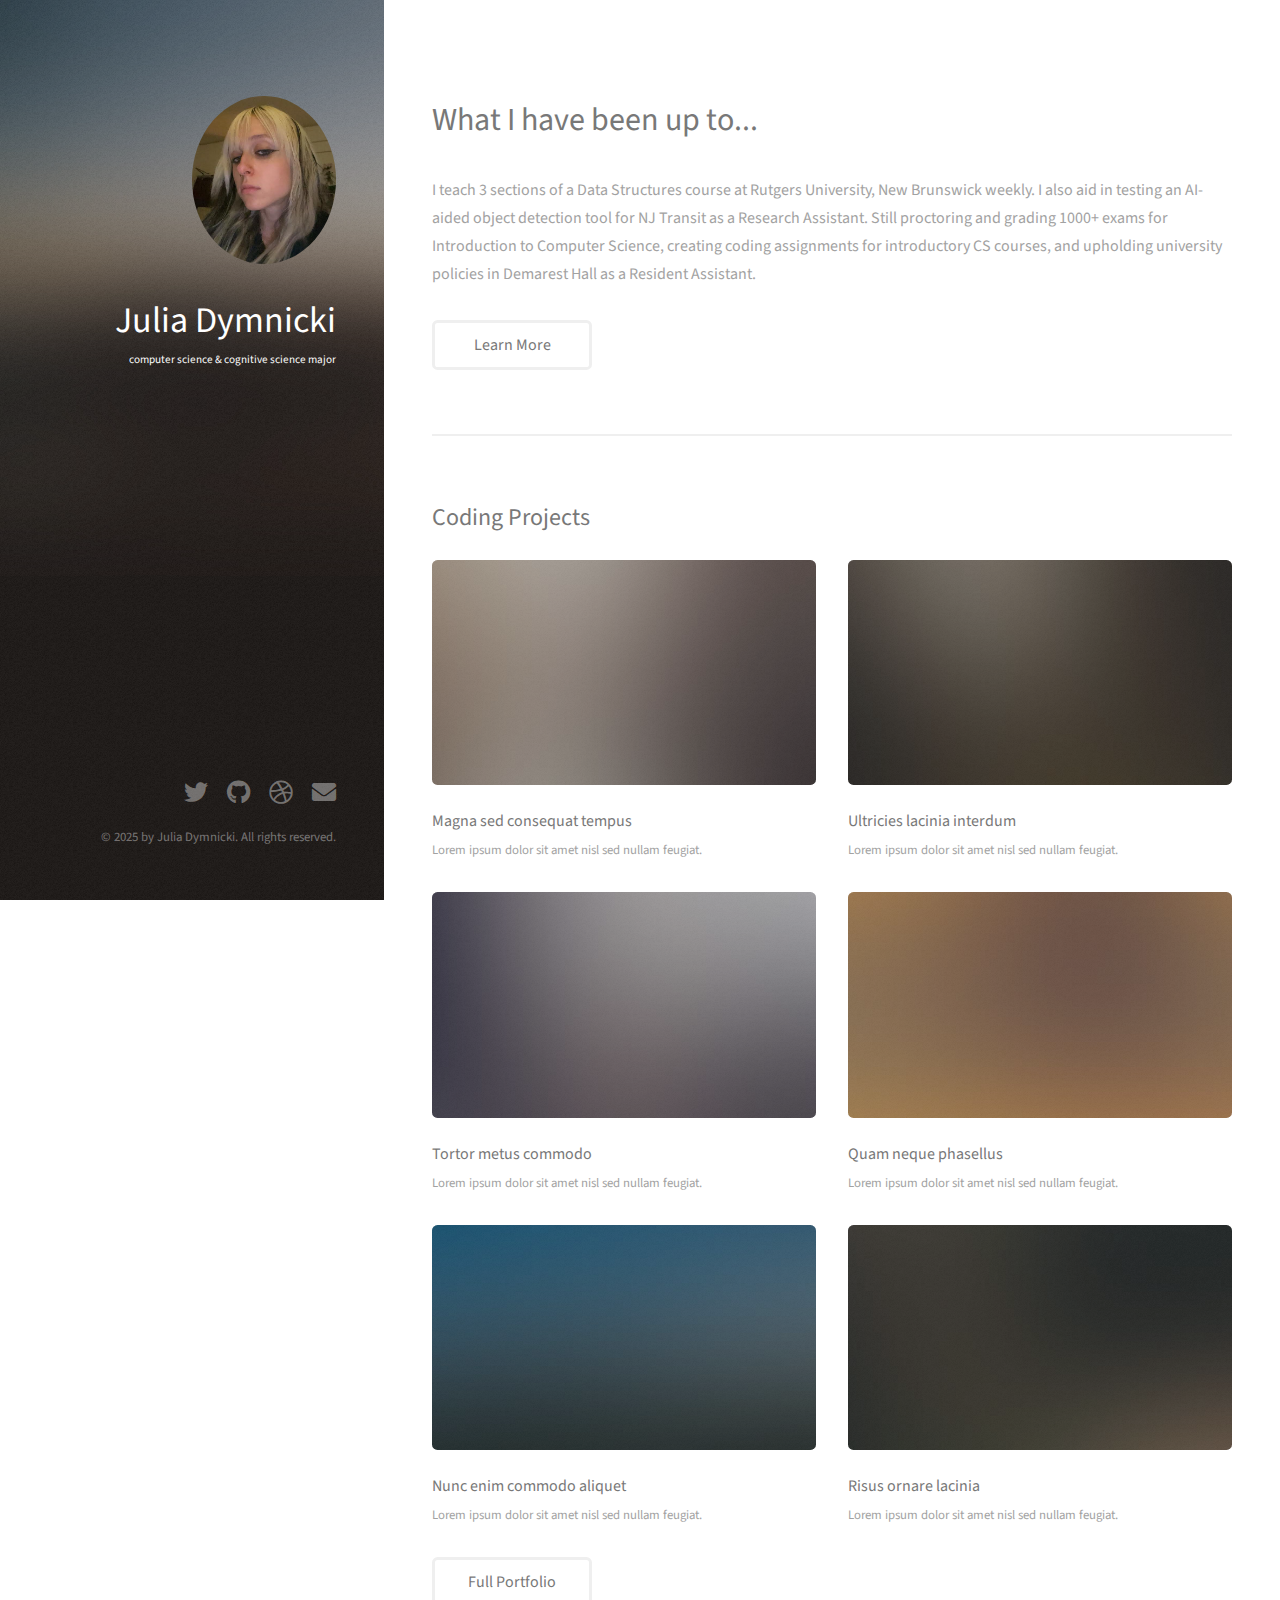
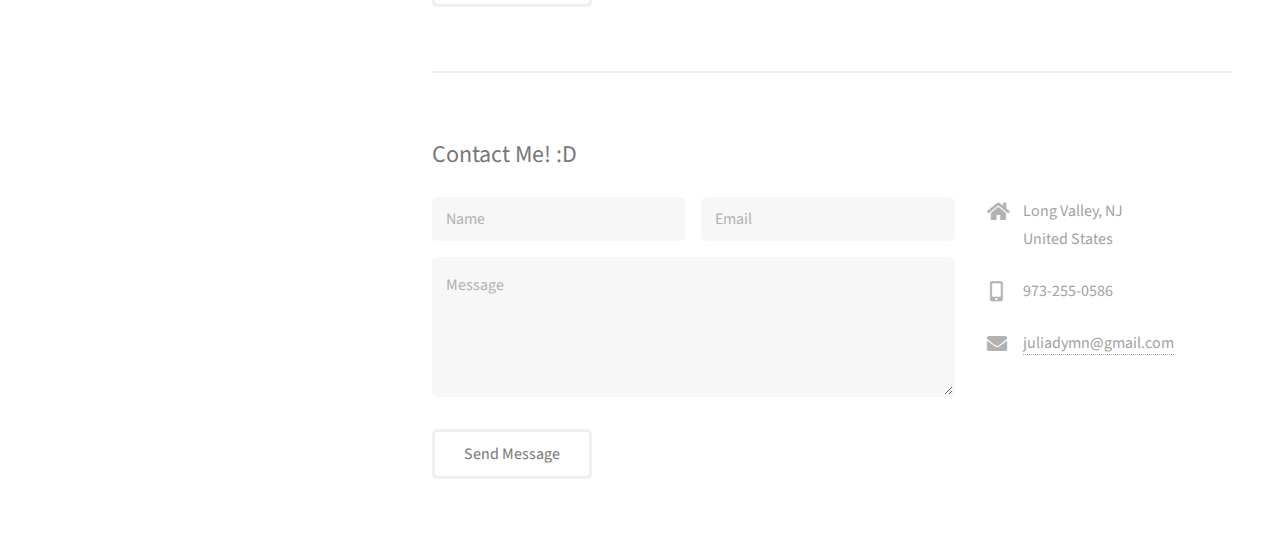
==== index.html @ 80678034 "Add files via upload" ====
<!DOCTYPE HTML>

<html>
	<head>
		<title>Julia Dymnicki</title>
		<meta charset="utf-8" />
		<meta name="viewport" content="width=device-width, initial-scale=1, user-scalable=no" />
		<link rel="stylesheet" href="assets/css/main.css" />
	</head>
	<body class="is-preload">

		<!-- Header -->
			<header id="header">
				<div class="inner">
					<a href="#" class="image avatar"><img src="images/avatar.jpg" alt="" /></a>
					<h1><strong>Julia Dymnicki</strong></h1>
					<h6> computer science & cognitive science major </h6>
					
				</div>
			</header>

		<!-- Main -->
			<div id="main">

				<!-- One -->
					<section id="one">
						<header class="major">
							<h2> What I have been up to...</h2>
						</header>
						<p>I teach 3 sections of a Data Structures course at Rutgers University, New Brunswick weekly.  I also aid in testing an AI-aided object detection tool for NJ Transit as a Research Assistant.  Still proctoring and grading 1000+ exams for Introduction to Computer Science, creating coding assignments for introductory CS courses, and upholding university policies in Demarest Hall as a Resident Assistant.</p>
						<ul class="actions">
							<li><a href="#" class="button">Learn More</a></li>
						</ul>
					</section>

				<!-- Two -->
					<section id="two">
						<h2>Coding Projects</h2>
						<div class="row">
							<article class="col-6 col-12-xsmall work-item">
								<a href="images/fulls/01.jpg" class="image fit thumb"><img src="images/thumbs/01.jpg" alt="" /></a>
								<h3>Magna sed consequat tempus</h3>
								<p>Lorem ipsum dolor sit amet nisl sed nullam feugiat.</p>
							</article>
							<article class="col-6 col-12-xsmall work-item">
								<a href="images/fulls/02.jpg" class="image fit thumb"><img src="images/thumbs/02.jpg" alt="" /></a>
								<h3>Ultricies lacinia interdum</h3>
								<p>Lorem ipsum dolor sit amet nisl sed nullam feugiat.</p>
							</article>
							<article class="col-6 col-12-xsmall work-item">
								<a href="images/fulls/03.jpg" class="image fit thumb"><img src="images/thumbs/03.jpg" alt="" /></a>
								<h3>Tortor metus commodo</h3>
								<p>Lorem ipsum dolor sit amet nisl sed nullam feugiat.</p>
							</article>
							<article class="col-6 col-12-xsmall work-item">
								<a href="images/fulls/04.jpg" class="image fit thumb"><img src="images/thumbs/04.jpg" alt="" /></a>
								<h3>Quam neque phasellus</h3>
								<p>Lorem ipsum dolor sit amet nisl sed nullam feugiat.</p>
							</article>
							<article class="col-6 col-12-xsmall work-item">
								<a href="images/fulls/05.jpg" class="image fit thumb"><img src="images/thumbs/05.jpg" alt="" /></a>
								<h3>Nunc enim commodo aliquet</h3>
								<p>Lorem ipsum dolor sit amet nisl sed nullam feugiat.</p>
							</article>
							<article class="col-6 col-12-xsmall work-item">
								<a href="images/fulls/06.jpg" class="image fit thumb"><img src="images/thumbs/06.jpg" alt="" /></a>
								<h3>Risus ornare lacinia</h3>
								<p>Lorem ipsum dolor sit amet nisl sed nullam feugiat.</p>
							</article>
						</div>
						<ul class="actions">
							<li><a href="#" class="button">Full Portfolio</a></li>
						</ul>
					</section>

				<!-- Three -->
					<section id="three">
						<h2>Contact Me! :D</h2>
	
						<div class="row">
							<div class="col-8 col-12-small">
								<form method="post" action="#">
									<div class="row gtr-uniform gtr-50">
										<div class="col-6 col-12-xsmall"><input type="text" name="name" id="name" placeholder="Name" /></div>
										<div class="col-6 col-12-xsmall"><input type="email" name="email" id="email" placeholder="Email" /></div>
										<div class="col-12"><textarea name="message" id="message" placeholder="Message" rows="4"></textarea></div>
									</div>
								</form>
								<ul class="actions">
									<li><input type="submit" value="Send Message" /></li>
								</ul>
							</div>
							<div class="col-4 col-12-small">
								<ul class="labeled-icons">
									<li>
										<h3 class="icon solid fa-home"><span class="label">Address</span></h3>
										
										Long Valley, NJ<br />
										United States
									</li>
									<li>
										<h3 class="icon solid fa-mobile-alt"><span class="label">Phone</span></h3>
										973-255-0586
									</li>
									<li>
										<h3 class="icon solid fa-envelope"><span class="label">Email</span></h3>
										<a href="#">juliadymn@gmail.com</a>
									</li>
								</ul>
							</div>
						</div>
					</section>

				<!-- Four -->
				<!--
					<section id="four">
						<h2>Elements</h2>

						<section>
							<h4>Text</h4>
							<p>This is <b>bold</b> and this is <strong>strong</strong>. This is <i>italic</i> and this is <em>emphasized</em>.
							This is <sup>superscript</sup> text and this is <sub>subscript</sub> text.
							This is <u>underlined</u> and this is code: <code>for (;;) { ... }</code>. Finally, <a href="#">this is a link</a>.</p>
							<hr />
							<header>
								<h4>Heading with a Subtitle</h4>
								<p>Lorem ipsum dolor sit amet nullam id egestas urna aliquam</p>
							</header>
							<p>Nunc lacinia ante nunc ac lobortis. Interdum adipiscing gravida odio porttitor sem non mi integer non faucibus ornare mi ut ante amet placerat aliquet. Volutpat eu sed ante lacinia sapien lorem accumsan varius montes viverra nibh in adipiscing blandit tempus accumsan.</p>
							<header>
								<h5>Heading with a Subtitle</h5>
								<p>Lorem ipsum dolor sit amet nullam id egestas urna aliquam</p>
							</header>
							<p>Nunc lacinia ante nunc ac lobortis. Interdum adipiscing gravida odio porttitor sem non mi integer non faucibus ornare mi ut ante amet placerat aliquet. Volutpat eu sed ante lacinia sapien lorem accumsan varius montes viverra nibh in adipiscing blandit tempus accumsan.</p>
							<hr />
							<h2>Heading Level 2</h2>
							<h3>Heading Level 3</h3>
							<h4>Heading Level 4</h4>
							<h5>Heading Level 5</h5>
							<h6>Heading Level 6</h6>
							<hr />
							<h5>Blockquote</h5>
							<blockquote>Fringilla nisl. Donec accumsan interdum nisi, quis tincidunt felis sagittis eget tempus euismod. Vestibulum ante ipsum primis in faucibus vestibulum. Blandit adipiscing eu felis iaculis volutpat ac adipiscing accumsan faucibus. Vestibulum ante ipsum primis in faucibus lorem ipsum dolor sit amet nullam adipiscing eu felis.</blockquote>
							<h5>Preformatted</h5>
							<pre><code>i = 0;

while (!deck.isInOrder()) {
print 'Iteration ' + i;
deck.shuffle();
i++;
}

print 'It took ' + i + ' iterations to sort the deck.';</code></pre>
						</section>

						<section>
							<h4>Lists</h4>
							<div class="row">
								<div class="col-6 col-12-xsmall">
									<h5>Unordered</h5>
									<ul>
										<li>Dolor pulvinar etiam magna etiam.</li>
										<li>Sagittis adipiscing lorem eleifend.</li>
										<li>Felis enim feugiat dolore viverra.</li>
									</ul>
									<h5>Alternate</h5>
									<ul class="alt">
										<li>Dolor pulvinar etiam magna etiam.</li>
										<li>Sagittis adipiscing lorem eleifend.</li>
										<li>Felis enim feugiat dolore viverra.</li>
									</ul>
								</div>
								<div class="col-6 col-12-xsmall">
									<h5>Ordered</h5>
									<ol>
										<li>Dolor pulvinar etiam magna etiam.</li>
										<li>Etiam vel felis at lorem sed viverra.</li>
										<li>Felis enim feugiat dolore viverra.</li>
										<li>Dolor pulvinar etiam magna etiam.</li>
										<li>Etiam vel felis at lorem sed viverra.</li>
										<li>Felis enim feugiat dolore viverra.</li>
									</ol>
									<h5>Icons</h5>
									<ul class="icons">
										<li><a href="#" class="icon brands fa-twitter"><span class="label">Twitter</span></a></li>
										<li><a href="#" class="icon brands fa-facebook-f"><span class="label">Facebook</span></a></li>
										<li><a href="#" class="icon brands fa-instagram"><span class="label">Instagram</span></a></li>
										<li><a href="#" class="icon brands fa-github"><span class="label">Github</span></a></li>
										<li><a href="#" class="icon brands fa-dribbble"><span class="label">Dribbble</span></a></li>
										<li><a href="#" class="icon brands fa-tumblr"><span class="label">Tumblr</span></a></li>
									</ul>
								</div>
							</div>
							<h5>Actions</h5>
							<ul class="actions">
								<li><a href="#" class="button primary">Default</a></li>
								<li><a href="#" class="button">Default</a></li>
							</ul>
							<ul class="actions small">
								<li><a href="#" class="button primary small">Small</a></li>
								<li><a href="#" class="button small">Small</a></li>
							</ul>
							<div class="row">
								<div class="col-6 col-12-small">
									<ul class="actions stacked">
										<li><a href="#" class="button primary">Default</a></li>
										<li><a href="#" class="button">Default</a></li>
									</ul>
								</div>
								<div class="col-6 col-12-small">
									<ul class="actions stacked">
										<li><a href="#" class="button primary small">Small</a></li>
										<li><a href="#" class="button small">Small</a></li>
									</ul>
								</div>
								<div class="col-6 col-12-small">
									<ul class="actions stacked">
										<li><a href="#" class="button primary fit">Default</a></li>
										<li><a href="#" class="button fit">Default</a></li>
									</ul>
								</div>
								<div class="col-6 col-12-small">
									<ul class="actions stacked">
										<li><a href="#" class="button primary small fit">Small</a></li>
										<li><a href="#" class="button small fit">Small</a></li>
									</ul>
								</div>
							</div>
						</section>

						<section>
							<h4>Table</h4>
							<h5>Default</h5>
							<div class="table-wrapper">
								<table>
									<thead>
										<tr>
											<th>Name</th>
											<th>Description</th>
											<th>Price</th>
										</tr>
									</thead>
									<tbody>
										<tr>
											<td>Item One</td>
											<td>Ante turpis integer aliquet porttitor.</td>
											<td>29.99</td>
										</tr>
										<tr>
											<td>Item Two</td>
											<td>Vis ac commodo adipiscing arcu aliquet.</td>
											<td>19.99</td>
										</tr>
										<tr>
											<td>Item Three</td>
											<td> Morbi faucibus arcu accumsan lorem.</td>
											<td>29.99</td>
										</tr>
										<tr>
											<td>Item Four</td>
											<td>Vitae integer tempus condimentum.</td>
											<td>19.99</td>
										</tr>
										<tr>
											<td>Item Five</td>
											<td>Ante turpis integer aliquet porttitor.</td>
											<td>29.99</td>
										</tr>
									</tbody>
									<tfoot>
										<tr>
											<td colspan="2"></td>
											<td>100.00</td>
										</tr>
									</tfoot>
								</table>
							</div>

							<h5>Alternate</h5>
							<div class="table-wrapper">
								<table class="alt">
									<thead>
										<tr>
											<th>Name</th>
											<th>Description</th>
											<th>Price</th>
										</tr>
									</thead>
									<tbody>
										<tr>
											<td>Item One</td>
											<td>Ante turpis integer aliquet porttitor.</td>
											<td>29.99</td>
										</tr>
										<tr>
											<td>Item Two</td>
											<td>Vis ac commodo adipiscing arcu aliquet.</td>
											<td>19.99</td>
										</tr>
										<tr>
											<td>Item Three</td>
											<td> Morbi faucibus arcu accumsan lorem.</td>
											<td>29.99</td>
										</tr>
										<tr>
											<td>Item Four</td>
											<td>Vitae integer tempus condimentum.</td>
											<td>19.99</td>
										</tr>
										<tr>
											<td>Item Five</td>
											<td>Ante turpis integer aliquet porttitor.</td>
											<td>29.99</td>
										</tr>
									</tbody>
									<tfoot>
										<tr>
											<td colspan="2"></td>
											<td>100.00</td>
										</tr>
									</tfoot>
								</table>
							</div>
						</section>

						<section>
							<h4>Buttons</h4>
							<ul class="actions">
								<li><a href="#" class="button primary">Primary</a></li>
								<li><a href="#" class="button">Default</a></li>
							</ul>
							<ul class="actions">
								<li><a href="#" class="button large">Large</a></li>
								<li><a href="#" class="button">Default</a></li>
								<li><a href="#" class="button small">Small</a></li>
							</ul>
							<ul class="actions fit">
								<li><a href="#" class="button primary fit">Fit</a></li>
								<li><a href="#" class="button fit">Fit</a></li>
							</ul>
							<ul class="actions fit small">
								<li><a href="#" class="button primary fit small">Fit + Small</a></li>
								<li><a href="#" class="button fit small">Fit + Small</a></li>
							</ul>
							<ul class="actions">
								<li><a href="#" class="button primary icon solid fa-download">Icon</a></li>
								<li><a href="#" class="button icon solid fa-download">Icon</a></li>
							</ul>
							<ul class="actions">
								<li><span class="button primary disabled">Primary</span></li>
								<li><span class="button disabled">Default</span></li>
							</ul>
						</section>

						<section>
							<h4>Form</h4>
							<form method="post" action="#">
								<div class="row gtr-uniform gtr-50">
									<div class="col-6 col-12-xsmall">
										<input type="text" name="demo-name" id="demo-name" value="" placeholder="Name" />
									</div>
									<div class="col-6 col-12-xsmall">
										<input type="email" name="demo-email" id="demo-email" value="" placeholder="Email" />
									</div>
									<div class="col-12">
										<select name="demo-category" id="demo-category">
											<option value="">- Category -</option>
											<option value="1">Manufacturing</option>
											<option value="1">Shipping</option>
											<option value="1">Administration</option>
											<option value="1">Human Resources</option>
										</select>
									</div>
									<div class="col-4 col-12-small">
										<input type="radio" id="demo-priority-low" name="demo-priority" checked>
										<label for="demo-priority-low">Low Priority</label>
									</div>
									<div class="col-4 col-12-small">
										<input type="radio" id="demo-priority-normal" name="demo-priority">
										<label for="demo-priority-normal">Normal Priority</label>
									</div>
									<div class="col-4 col-12-small">
										<input type="radio" id="demo-priority-high" name="demo-priority">
										<label for="demo-priority-high">High Priority</label>
									</div>
									<div class="col-6 col-12-small">
										<input type="checkbox" id="demo-copy" name="demo-copy">
										<label for="demo-copy">Email me a copy of this message</label>
									</div>
									<div class="col-6 col-12-small">
										<input type="checkbox" id="demo-human" name="demo-human" checked>
										<label for="demo-human">I am a human and not a robot</label>
									</div>
									<div class="col-12">
										<textarea name="demo-message" id="demo-message" placeholder="Enter your message" rows="6"></textarea>
									</div>
									<div class="col-12">
										<ul class="actions">
											<li><input type="submit" value="Send Message" class="primary" /></li>
											<li><input type="reset" value="Reset" /></li>
										</ul>
									</div>
								</div>
							</form>
						</section>

						<section>
							<h4>Image</h4>
							<h5>Fit</h5>
							<div class="box alt">
								<div class="row gtr-50 gtr-uniform">
									<div class="col-12"><span class="image fit"><img src="images/fulls/05.jpg" alt="" /></span></div>
									<div class="col-4"><span class="image fit"><img src="images/thumbs/01.jpg" alt="" /></span></div>
									<div class="col-4"><span class="image fit"><img src="images/thumbs/02.jpg" alt="" /></span></div>
									<div class="col-4"><span class="image fit"><img src="images/thumbs/03.jpg" alt="" /></span></div>
									<div class="col-4"><span class="image fit"><img src="images/thumbs/04.jpg" alt="" /></span></div>
									<div class="col-4"><span class="image fit"><img src="images/thumbs/05.jpg" alt="" /></span></div>
									<div class="col-4"><span class="image fit"><img src="images/thumbs/06.jpg" alt="" /></span></div>
									<div class="col-4"><span class="image fit"><img src="images/thumbs/03.jpg" alt="" /></span></div>
									<div class="col-4"><span class="image fit"><img src="images/thumbs/02.jpg" alt="" /></span></div>
									<div class="col-4"><span class="image fit"><img src="images/thumbs/01.jpg" alt="" /></span></div>
								</div>
							</div>
							<h5>Left &amp; Right</h5>
							<p><span class="image left"><img src="images/avatar.jpg" alt="" /></span>Fringilla nisl. Donec accumsan interdum nisi, quis tincidunt felis sagittis eget. tempus euismod. Vestibulum ante ipsum primis in faucibus vestibulum. Blandit adipiscing eu felis iaculis volutpat ac adipiscing accumsan eu faucibus. Integer ac pellentesque praesent tincidunt felis sagittis eget. tempus euismod. Vestibulum ante ipsum primis in faucibus vestibulum. Blandit adipiscing eu felis iaculis volutpat ac adipiscing accumsan eu faucibus. Integer ac pellentesque praesent. Donec accumsan interdum nisi, quis tincidunt felis sagittis eget. tempus euismod. Vestibulum ante ipsum primis in faucibus vestibulum. Blandit adipiscing eu felis iaculis volutpat ac adipiscing accumsan eu faucibus. Integer ac pellentesque praesent tincidunt felis sagittis eget. tempus euismod. Vestibulum ante ipsum primis in faucibus vestibulum. Blandit adipiscing eu felis iaculis volutpat ac adipiscing accumsan eu faucibus. Integer ac pellentesque praesent.</p>
							<p><span class="image right"><img src="images/avatar.jpg" alt="" /></span>Fringilla nisl. Donec accumsan interdum nisi, quis tincidunt felis sagittis eget. tempus euismod. Vestibulum ante ipsum primis in faucibus vestibulum. Blandit adipiscing eu felis iaculis volutpat ac adipiscing accumsan eu faucibus. Integer ac pellentesque praesent tincidunt felis sagittis eget. tempus euismod. Vestibulum ante ipsum primis in faucibus vestibulum. Blandit adipiscing eu felis iaculis volutpat ac adipiscing accumsan eu faucibus. Integer ac pellentesque praesent. Donec accumsan interdum nisi, quis tincidunt felis sagittis eget. tempus euismod. Vestibulum ante ipsum primis in faucibus vestibulum. Blandit adipiscing eu felis iaculis volutpat ac adipiscing accumsan eu faucibus. Integer ac pellentesque praesent tincidunt felis sagittis eget. tempus euismod. Vestibulum ante ipsum primis in faucibus vestibulum. Blandit adipiscing eu felis iaculis volutpat ac adipiscing accumsan eu faucibus. Integer ac pellentesque praesent.</p>
						</section>

					</section>
				-->

			</div>

		<!-- Footer -->
			<footer id="footer">
				<div class="inner">
					<ul class="icons">
						<li><a href="#" class="icon brands fa-twitter"><span class="label">Twitter</span></a></li>
						<li><a href="#" class="icon brands fa-github"><span class="label">Github</span></a></li>
						<li><a href="#" class="icon brands fa-dribbble"><span class="label">Dribbble</span></a></li>
						<li><a href="#" class="icon solid fa-envelope"><span class="label">Email</span></a></li>
					</ul>
					<ul class="copyright">
						<li>&copy; 2025 by Julia Dymnicki. All rights reserved.</li>
					</ul>
				</div>
			</footer>

		<!-- Scripts -->
			<script src="assets/js/jquery.min.js"></script>
			<script src="assets/js/jquery.poptrox.min.js"></script>
			<script src="assets/js/browser.min.js"></script>
			<script src="assets/js/breakpoints.min.js"></script>
			<script src="assets/js/util.js"></script>
			<script src="assets/js/main.js"></script>

	</body>
</html>
---- assets/css/main.css ----
@import url("fontawesome-all.min.css");
@import url("https://fonts.googleapis.com/css?family=Source+Sans+Pro:400,400italic");

/*
	Strata by HTML5 UP
	html5up.net | @ajlkn
	Free for personal and commercial use under the CCA 3.0 license (html5up.net/license)
*/

html, body, div, span, applet, object,
iframe, h1, h2, h3, h4, h5, h6, p, blockquote,
pre, a, abbr, acronym, address, big, cite,
code, del, dfn, em, img, ins, kbd, q, s, samp,
small, strike, strong, sub, sup, tt, var, b,
u, i, center, dl, dt, dd, ol, ul, li, fieldset,
form, label, legend, table, caption, tbody,
tfoot, thead, tr, th, td, article, aside,
canvas, details, embed, figure, figcaption,
footer, header, hgroup, menu, nav, output, ruby,
section, summary, time, mark, audio, video {
	margin: 0;
	padding: 0;
	border: 0;
	font-size: 100%;
	font: inherit;
	vertical-align: baseline;}

article, aside, details, figcaption, figure,
footer, header, hgroup, menu, nav, section {
	display: block;}

body {
	line-height: 1;
}

ol, ul {
	list-style: none;
}

blockquote, q {
	quotes: none;
}

	blockquote:before, blockquote:after, q:before, q:after {
		content: '';
		content: none;
	}

table {
	border-collapse: collapse;
	border-spacing: 0;
}

body {
	-webkit-text-size-adjust: none;
}

mark {
	background-color: transparent;
	color: inherit;
}

input::-moz-focus-inner {
	border: 0;
	padding: 0;
}

input, select, textarea {
	-moz-appearance: none;
	-webkit-appearance: none;
	-ms-appearance: none;
	appearance: none;
}

/* Basic */

	html {
		box-sizing: border-box;
	}

	*, *:before, *:after {
		box-sizing: inherit;
	}

	body {
		background: #fff;
	}

		body.is-preload *, body.is-preload *:before, body.is-preload *:after {
			-moz-animation: none !important;
			-webkit-animation: none !important;
			-ms-animation: none !important;
			animation: none !important;
			-moz-transition: none !important;
			-webkit-transition: none !important;
			-ms-transition: none !important;
			transition: none !important;
		}

	body, input, select, textarea {
		color: #a2a2a2;
		font-family: "Source Sans Pro", Helvetica, sans-serif;
		font-size: 16pt;
		font-weight: 400;
		line-height: 1.75em;
	}

	a {
		-moz-transition: color 0.2s ease-in-out, border-color 0.2s ease-in-out;
		-webkit-transition: color 0.2s ease-in-out, border-color 0.2s ease-in-out;
		-ms-transition: color 0.2s ease-in-out, border-color 0.2s ease-in-out;
		transition: color 0.2s ease-in-out, border-color 0.2s ease-in-out;
		border-bottom: dotted 1px;
		color: #49bf9d;
		text-decoration: none;
	}

		a:hover {
			border-bottom-color: transparent;
			color: #49bf9d !important;
			text-decoration: none;
		}

	strong, b {
		color: #787878;
		font-weight: 400;
	}

	em, i {
		font-style: italic;
	}

	p {
		margin: 0 0 2em 0;
	}

	h1, h2, h3, h4, h5, h6 {
		color: #787878;
		font-weight: 400;
		line-height: 1em;
		margin: 0 0 1em 0;
	}

		h1 a, h2 a, h3 a, h4 a, h5 a, h6 a {
			color: inherit;
			text-decoration: none;
		}

	h1 {
		font-size: 2em;
		line-height: 1.5em;
	}

	h2 {
		font-size: 1.5em;
		line-height: 1.5em;
	}

	h3 {
		font-size: 1.25em;
		line-height: 1.5em;
	}

	h4 {
		font-size: 1.1em;
		line-height: 1.5em;
	}

	h5 {
		font-size: 0.9em;
		line-height: 1.5em;
	}

	h6 {
		font-size: 0.7em;
		line-height: 1.5em;
	}

	sub {
		font-size: 0.8em;
		position: relative;
		top: 0.5em;
	}

	sup {
		font-size: 0.8em;
		position: relative;
		top: -0.5em;
	}

	hr {
		border: 0;
		border-bottom: solid 2px #efefef;
		margin: 2em 0;
	}

		hr.major {
			margin: 3em 0;
		}

	blockquote {
		border-left: solid 6px #efefef;
		font-style: italic;
		margin: 0 0 2em 0;
		padding: 0.5em 0 0.5em 1.5em;
	}

	code {
		background: #f7f7f7;
		border-radius: 0.35em;
		border: solid 2px #efefef;
		font-family: "Courier New", monospace;
		font-size: 0.9em;
		margin: 0 0.25em;
		padding: 0.25em 0.65em;
	}

	pre {
		-webkit-overflow-scrolling: touch;
		font-family: "Courier New", monospace;
		font-size: 0.9em;
		margin: 0 0 2em 0;
	}

		pre code {
			display: block;
			line-height: 1.75em;
			padding: 1em 1.5em;
			overflow-x: auto;
		}

	.align-left {
		text-align: left;
	}

	.align-center {
		text-align: center;
	}

	.align-right {
		text-align: right;
	}

/* Container */

	.container {
		margin: 0 auto;
		max-width: calc(100% - 4em);
		width: 100%;
	}

		.container.xsmall {
			width: 25%;
		}

		.container.small {
			width: 50%;
		}

		.container.medium {
			width: 75%;
		}

		.container.large {
			width: 125%;
		}

		.container.xlarge {
			width: 150%;
		}

		.container.max {
			width: 100%;
		}

		@media screen and (max-width: 980px) {

			.container {
				width: 100% !important;
				max-width: 100% !important;
			}

		}

		@media screen and (max-width: 480px) {

			.container {
				max-width: calc(100% - 3em);
			}

		}

/* Row */

	.row {
		display: flex;
		flex-wrap: wrap;
		box-sizing: border-box;
		align-items: stretch;
	}

		.row > * {
			box-sizing: border-box;
		}

		.row.gtr-uniform > * > :last-child {
			margin-bottom: 0;
		}

		.row.aln-left {
			justify-content: flex-start;
		}

		.row.aln-center {
			justify-content: center;
		}

		.row.aln-right {
			justify-content: flex-end;
		}

		.row.aln-top {
			align-items: flex-start;
		}

		.row.aln-middle {
			align-items: center;
		}

		.row.aln-bottom {
			align-items: flex-end;
		}

		.row > .imp {
			order: -1;
		}

		.row > .col-1 {
			width: 8.33333%;
		}

		.row > .off-1 {
			margin-left: 8.33333%;
		}

		.row > .col-2 {
			width: 16.66667%;
		}

		.row > .off-2 {
			margin-left: 16.66667%;
		}

		.row > .col-3 {
			width: 25%;
		}

		.row > .off-3 {
			margin-left: 25%;
		}

		.row > .col-4 {
			width: 33.33333%;
		}

		.row > .off-4 {
			margin-left: 33.33333%;
		}

		.row > .col-5 {
			width: 41.66667%;
		}

		.row > .off-5 {
			margin-left: 41.66667%;
		}

		.row > .col-6 {
			width: 50%;
		}

		.row > .off-6 {
			margin-left: 50%;
		}

		.row > .col-7 {
			width: 58.33333%;
		}

		.row > .off-7 {
			margin-left: 58.33333%;
		}

		.row > .col-8 {
			width: 66.66667%;
		}

		.row > .off-8 {
			margin-left: 66.66667%;
		}

		.row > .col-9 {
			width: 75%;
		}

		.row > .off-9 {
			margin-left: 75%;
		}

		.row > .col-10 {
			width: 83.33333%;
		}

		.row > .off-10 {
			margin-left: 83.33333%;
		}

		.row > .col-11 {
			width: 91.66667%;
		}

		.row > .off-11 {
			margin-left: 91.66667%;
		}

		.row > .col-12 {
			width: 100%;
		}

		.row > .off-12 {
			margin-left: 100%;
		}

		.row.gtr-0 {
			margin-top: 0;
			margin-left: 0em;
		}

			.row.gtr-0 > * {
				padding: 0 0 0 0em;
			}

			.row.gtr-0.gtr-uniform {
				margin-top: 0em;
			}

				.row.gtr-0.gtr-uniform > * {
					padding-top: 0em;
				}

		.row.gtr-25 {
			margin-top: 0;
			margin-left: -0.625em;
		}

			.row.gtr-25 > * {
				padding: 0 0 0 0.625em;
			}

			.row.gtr-25.gtr-uniform {
				margin-top: -0.625em;
			}

				.row.gtr-25.gtr-uniform > * {
					padding-top: 0.625em;
				}

		.row.gtr-50 {
			margin-top: 0;
			margin-left: -1.25em;
		}

			.row.gtr-50 > * {
				padding: 0 0 0 1.25em;
			}

			.row.gtr-50.gtr-uniform {
				margin-top: -1.25em;
			}

				.row.gtr-50.gtr-uniform > * {
					padding-top: 1.25em;
				}

		.row {
			margin-top: 0;
			margin-left: -2.5em;
		}

			.row > * {
				padding: 0 0 0 2.5em;
			}

			.row.gtr-uniform {
				margin-top: -2.5em;
			}

				.row.gtr-uniform > * {
					padding-top: 2.5em;
				}

		.row.gtr-150 {
			margin-top: 0;
			margin-left: -3.75em;
		}

			.row.gtr-150 > * {
				padding: 0 0 0 3.75em;
			}

			.row.gtr-150.gtr-uniform {
				margin-top: -3.75em;
			}

				.row.gtr-150.gtr-uniform > * {
					padding-top: 3.75em;
				}

		.row.gtr-200 {
			margin-top: 0;
			margin-left: -5em;
		}

			.row.gtr-200 > * {
				padding: 0 0 0 5em;
			}

			.row.gtr-200.gtr-uniform {
				margin-top: -5em;
			}

				.row.gtr-200.gtr-uniform > * {
					padding-top: 5em;
				}

		@media screen and (max-width: 1800px) {

			.row {
				display: flex;
				flex-wrap: wrap;
				box-sizing: border-box;
				align-items: stretch;
			}

				.row > * {
					box-sizing: border-box;
				}

				.row.gtr-uniform > * > :last-child {
					margin-bottom: 0;
				}

				.row.aln-left {
					justify-content: flex-start;
				}

				.row.aln-center {
					justify-content: center;
				}

				.row.aln-right {
					justify-content: flex-end;
				}

				.row.aln-top {
					align-items: flex-start;
				}

				.row.aln-middle {
					align-items: center;
				}

				.row.aln-bottom {
					align-items: flex-end;
				}

				.row > .imp-xlarge {
					order: -1;
				}

				.row > .col-1-xlarge {
					width: 8.33333%;
				}

				.row > .off-1-xlarge {
					margin-left: 8.33333%;
				}

				.row > .col-2-xlarge {
					width: 16.66667%;
				}

				.row > .off-2-xlarge {
					margin-left: 16.66667%;
				}

				.row > .col-3-xlarge {
					width: 25%;
				}

				.row > .off-3-xlarge {
					margin-left: 25%;
				}

				.row > .col-4-xlarge {
					width: 33.33333%;
				}

				.row > .off-4-xlarge {
					margin-left: 33.33333%;
				}

				.row > .col-5-xlarge {
					width: 41.66667%;
				}

				.row > .off-5-xlarge {
					margin-left: 41.66667%;
				}

				.row > .col-6-xlarge {
					width: 50%;
				}

				.row > .off-6-xlarge {
					margin-left: 50%;
				}

				.row > .col-7-xlarge {
					width: 58.33333%;
				}

				.row > .off-7-xlarge {
					margin-left: 58.33333%;
				}

				.row > .col-8-xlarge {
					width: 66.66667%;
				}

				.row > .off-8-xlarge {
					margin-left: 66.66667%;
				}

				.row > .col-9-xlarge {
					width: 75%;
				}

				.row > .off-9-xlarge {
					margin-left: 75%;
				}

				.row > .col-10-xlarge {
					width: 83.33333%;
				}

				.row > .off-10-xlarge {
					margin-left: 83.33333%;
				}

				.row > .col-11-xlarge {
					width: 91.66667%;
				}

				.row > .off-11-xlarge {
					margin-left: 91.66667%;
				}

				.row > .col-12-xlarge {
					width: 100%;
				}

				.row > .off-12-xlarge {
					margin-left: 100%;
				}

				.row.gtr-0 {
					margin-top: 0;
					margin-left: 0em;
				}

					.row.gtr-0 > * {
						padding: 0 0 0 0em;
					}

					.row.gtr-0.gtr-uniform {
						margin-top: 0em;
					}

						.row.gtr-0.gtr-uniform > * {
							padding-top: 0em;
						}

				.row.gtr-25 {
					margin-top: 0;
					margin-left: -0.625em;
				}

					.row.gtr-25 > * {
						padding: 0 0 0 0.625em;
					}

					.row.gtr-25.gtr-uniform {
						margin-top: -0.625em;
					}

						.row.gtr-25.gtr-uniform > * {
							padding-top: 0.625em;
						}

				.row.gtr-50 {
					margin-top: 0;
					margin-left: -1.25em;
				}

					.row.gtr-50 > * {
						padding: 0 0 0 1.25em;
					}

					.row.gtr-50.gtr-uniform {
						margin-top: -1.25em;
					}

						.row.gtr-50.gtr-uniform > * {
							padding-top: 1.25em;
						}

				.row {
					margin-top: 0;
					margin-left: -2.5em;
				}

					.row > * {
						padding: 0 0 0 2.5em;
					}

					.row.gtr-uniform {
						margin-top: -2.5em;
					}

						.row.gtr-uniform > * {
							padding-top: 2.5em;
						}

				.row.gtr-150 {
					margin-top: 0;
					margin-left: -3.75em;
				}

					.row.gtr-150 > * {
						padding: 0 0 0 3.75em;
					}

					.row.gtr-150.gtr-uniform {
						margin-top: -3.75em;
					}

						.row.gtr-150.gtr-uniform > * {
							padding-top: 3.75em;
						}

				.row.gtr-200 {
					margin-top: 0;
					margin-left: -5em;
				}

					.row.gtr-200 > * {
						padding: 0 0 0 5em;
					}

					.row.gtr-200.gtr-uniform {
						margin-top: -5em;
					}

						.row.gtr-200.gtr-uniform > * {
							padding-top: 5em;
						}

		}

		@media screen and (max-width: 1280px) {

			.row {
				display: flex;
				flex-wrap: wrap;
				box-sizing: border-box;
				align-items: stretch;
			}

				.row > * {
					box-sizing: border-box;
				}

				.row.gtr-uniform > * > :last-child {
					margin-bottom: 0;
				}

				.row.aln-left {
					justify-content: flex-start;
				}

				.row.aln-center {
					justify-content: center;
				}

				.row.aln-right {
					justify-content: flex-end;
				}

				.row.aln-top {
					align-items: flex-start;
				}

				.row.aln-middle {
					align-items: center;
				}

				.row.aln-bottom {
					align-items: flex-end;
				}

				.row > .imp-large {
					order: -1;
				}

				.row > .col-1-large {
					width: 8.33333%;
				}

				.row > .off-1-large {
					margin-left: 8.33333%;
				}

				.row > .col-2-large {
					width: 16.66667%;
				}

				.row > .off-2-large {
					margin-left: 16.66667%;
				}

				.row > .col-3-large {
					width: 25%;
				}

				.row > .off-3-large {
					margin-left: 25%;
				}

				.row > .col-4-large {
					width: 33.33333%;
				}

				.row > .off-4-large {
					margin-left: 33.33333%;
				}

				.row > .col-5-large {
					width: 41.66667%;
				}

				.row > .off-5-large {
					margin-left: 41.66667%;
				}

				.row > .col-6-large {
					width: 50%;
				}

				.row > .off-6-large {
					margin-left: 50%;
				}

				.row > .col-7-large {
					width: 58.33333%;
				}

				.row > .off-7-large {
					margin-left: 58.33333%;
				}

				.row > .col-8-large {
					width: 66.66667%;
				}

				.row > .off-8-large {
					margin-left: 66.66667%;
				}

				.row > .col-9-large {
					width: 75%;
				}

				.row > .off-9-large {
					margin-left: 75%;
				}

				.row > .col-10-large {
					width: 83.33333%;
				}

				.row > .off-10-large {
					margin-left: 83.33333%;
				}

				.row > .col-11-large {
					width: 91.66667%;
				}

				.row > .off-11-large {
					margin-left: 91.66667%;
				}

				.row > .col-12-large {
					width: 100%;
				}

				.row > .off-12-large {
					margin-left: 100%;
				}

				.row.gtr-0 {
					margin-top: 0;
					margin-left: 0em;
				}

					.row.gtr-0 > * {
						padding: 0 0 0 0em;
					}

					.row.gtr-0.gtr-uniform {
						margin-top: 0em;
					}

						.row.gtr-0.gtr-uniform > * {
							padding-top: 0em;
						}

				.row.gtr-25 {
					margin-top: 0;
					margin-left: -0.5em;
				}

					.row.gtr-25 > * {
						padding: 0 0 0 0.5em;
					}

					.row.gtr-25.gtr-uniform {
						margin-top: -0.5em;
					}

						.row.gtr-25.gtr-uniform > * {
							padding-top: 0.5em;
						}

				.row.gtr-50 {
					margin-top: 0;
					margin-left: -1em;
				}

					.row.gtr-50 > * {
						padding: 0 0 0 1em;
					}

					.row.gtr-50.gtr-uniform {
						margin-top: -1em;
					}

						.row.gtr-50.gtr-uniform > * {
							padding-top: 1em;
						}

				.row {
					margin-top: 0;
					margin-left: -2em;
				}

					.row > * {
						padding: 0 0 0 2em;
					}

					.row.gtr-uniform {
						margin-top: -2em;
					}

						.row.gtr-uniform > * {
							padding-top: 2em;
						}

				.row.gtr-150 {
					margin-top: 0;
					margin-left: -3em;
				}

					.row.gtr-150 > * {
						padding: 0 0 0 3em;
					}

					.row.gtr-150.gtr-uniform {
						margin-top: -3em;
					}

						.row.gtr-150.gtr-uniform > * {
							padding-top: 3em;
						}

				.row.gtr-200 {
					margin-top: 0;
					margin-left: -4em;
				}

					.row.gtr-200 > * {
						padding: 0 0 0 4em;
					}

					.row.gtr-200.gtr-uniform {
						margin-top: -4em;
					}

						.row.gtr-200.gtr-uniform > * {
							padding-top: 4em;
						}

		}

		@media screen and (max-width: 980px) {

			.row {
				display: flex;
				flex-wrap: wrap;
				box-sizing: border-box;
				align-items: stretch;
			}

				.row > * {
					box-sizing: border-box;
				}

				.row.gtr-uniform > * > :last-child {
					margin-bottom: 0;
				}

				.row.aln-left {
					justify-content: flex-start;
				}

				.row.aln-center {
					justify-content: center;
				}

				.row.aln-right {
					justify-content: flex-end;
				}

				.row.aln-top {
					align-items: flex-start;
				}

				.row.aln-middle {
					align-items: center;
				}

				.row.aln-bottom {
					align-items: flex-end;
				}

				.row > .imp-medium {
					order: -1;
				}

				.row > .col-1-medium {
					width: 8.33333%;
				}

				.row > .off-1-medium {
					margin-left: 8.33333%;
				}

				.row > .col-2-medium {
					width: 16.66667%;
				}

				.row > .off-2-medium {
					margin-left: 16.66667%;
				}

				.row > .col-3-medium {
					width: 25%;
				}

				.row > .off-3-medium {
					margin-left: 25%;
				}

				.row > .col-4-medium {
					width: 33.33333%;
				}

				.row > .off-4-medium {
					margin-left: 33.33333%;
				}

				.row > .col-5-medium {
					width: 41.66667%;
				}

				.row > .off-5-medium {
					margin-left: 41.66667%;
				}

				.row > .col-6-medium {
					width: 50%;
				}

				.row > .off-6-medium {
					margin-left: 50%;
				}

				.row > .col-7-medium {
					width: 58.33333%;
				}

				.row > .off-7-medium {
					margin-left: 58.33333%;
				}

				.row > .col-8-medium {
					width: 66.66667%;
				}

				.row > .off-8-medium {
					margin-left: 66.66667%;
				}

				.row > .col-9-medium {
					width: 75%;
				}

				.row > .off-9-medium {
					margin-left: 75%;
				}

				.row > .col-10-medium {
					width: 83.33333%;
				}

				.row > .off-10-medium {
					margin-left: 83.33333%;
				}

				.row > .col-11-medium {
					width: 91.66667%;
				}

				.row > .off-11-medium {
					margin-left: 91.66667%;
				}

				.row > .col-12-medium {
					width: 100%;
				}

				.row > .off-12-medium {
					margin-left: 100%;
				}

				.row.gtr-0 {
					margin-top: 0;
					margin-left: 0em;
				}

					.row.gtr-0 > * {
						padding: 0 0 0 0em;
					}

					.row.gtr-0.gtr-uniform {
						margin-top: 0em;
					}

						.row.gtr-0.gtr-uniform > * {
							padding-top: 0em;
						}

				.row.gtr-25 {
					margin-top: 0;
					margin-left: -0.5em;
				}

					.row.gtr-25 > * {
						padding: 0 0 0 0.5em;
					}

					.row.gtr-25.gtr-uniform {
						margin-top: -0.5em;
					}

						.row.gtr-25.gtr-uniform > * {
							padding-top: 0.5em;
						}

				.row.gtr-50 {
					margin-top: 0;
					margin-left: -1em;
				}

					.row.gtr-50 > * {
						padding: 0 0 0 1em;
					}

					.row.gtr-50.gtr-uniform {
						margin-top: -1em;
					}

						.row.gtr-50.gtr-uniform > * {
							padding-top: 1em;
						}

				.row {
					margin-top: 0;
					margin-left: -2em;
				}

					.row > * {
						padding: 0 0 0 2em;
					}

					.row.gtr-uniform {
						margin-top: -2em;
					}

						.row.gtr-uniform > * {
							padding-top: 2em;
						}

				.row.gtr-150 {
					margin-top: 0;
					margin-left: -3em;
				}

					.row.gtr-150 > * {
						padding: 0 0 0 3em;
					}

					.row.gtr-150.gtr-uniform {
						margin-top: -3em;
					}

						.row.gtr-150.gtr-uniform > * {
							padding-top: 3em;
						}

				.row.gtr-200 {
					margin-top: 0;
					margin-left: -4em;
				}

					.row.gtr-200 > * {
						padding: 0 0 0 4em;
					}

					.row.gtr-200.gtr-uniform {
						margin-top: -4em;
					}

						.row.gtr-200.gtr-uniform > * {
							padding-top: 4em;
						}

		}

		@media screen and (max-width: 736px) {

			.row {
				display: flex;
				flex-wrap: wrap;
				box-sizing: border-box;
				align-items: stretch;
			}

				.row > * {
					box-sizing: border-box;
				}

				.row.gtr-uniform > * > :last-child {
					margin-bottom: 0;
				}

				.row.aln-left {
					justify-content: flex-start;
				}

				.row.aln-center {
					justify-content: center;
				}

				.row.aln-right {
					justify-content: flex-end;
				}

				.row.aln-top {
					align-items: flex-start;
				}

				.row.aln-middle {
					align-items: center;
				}

				.row.aln-bottom {
					align-items: flex-end;
				}

				.row > .imp-small {
					order: -1;
				}

				.row > .col-1-small {
					width: 8.33333%;
				}

				.row > .off-1-small {
					margin-left: 8.33333%;
				}

				.row > .col-2-small {
					width: 16.66667%;
				}

				.row > .off-2-small {
					margin-left: 16.66667%;
				}

				.row > .col-3-small {
					width: 25%;
				}

				.row > .off-3-small {
					margin-left: 25%;
				}

				.row > .col-4-small {
					width: 33.33333%;
				}

				.row > .off-4-small {
					margin-left: 33.33333%;
				}

				.row > .col-5-small {
					width: 41.66667%;
				}

				.row > .off-5-small {
					margin-left: 41.66667%;
				}

				.row > .col-6-small {
					width: 50%;
				}

				.row > .off-6-small {
					margin-left: 50%;
				}

				.row > .col-7-small {
					width: 58.33333%;
				}

				.row > .off-7-small {
					margin-left: 58.33333%;
				}

				.row > .col-8-small {
					width: 66.66667%;
				}

				.row > .off-8-small {
					margin-left: 66.66667%;
				}

				.row > .col-9-small {
					width: 75%;
				}

				.row > .off-9-small {
					margin-left: 75%;
				}

				.row > .col-10-small {
					width: 83.33333%;
				}

				.row > .off-10-small {
					margin-left: 83.33333%;
				}

				.row > .col-11-small {
					width: 91.66667%;
				}

				.row > .off-11-small {
					margin-left: 91.66667%;
				}

				.row > .col-12-small {
					width: 100%;
				}

				.row > .off-12-small {
					margin-left: 100%;
				}

				.row.gtr-0 {
					margin-top: 0;
					margin-left: 0em;
				}

					.row.gtr-0 > * {
						padding: 0 0 0 0em;
					}

					.row.gtr-0.gtr-uniform {
						margin-top: 0em;
					}

						.row.gtr-0.gtr-uniform > * {
							padding-top: 0em;
						}

				.row.gtr-25 {
					margin-top: 0;
					margin-left: -0.375em;
				}

					.row.gtr-25 > * {
						padding: 0 0 0 0.375em;
					}

					.row.gtr-25.gtr-uniform {
						margin-top: -0.375em;
					}

						.row.gtr-25.gtr-uniform > * {
							padding-top: 0.375em;
						}

				.row.gtr-50 {
					margin-top: 0;
					margin-left: -0.75em;
				}

					.row.gtr-50 > * {
						padding: 0 0 0 0.75em;
					}

					.row.gtr-50.gtr-uniform {
						margin-top: -0.75em;
					}

						.row.gtr-50.gtr-uniform > * {
							padding-top: 0.75em;
						}

				.row {
					margin-top: 0;
					margin-left: -1.5em;
				}

					.row > * {
						padding: 0 0 0 1.5em;
					}

					.row.gtr-uniform {
						margin-top: -1.5em;
					}

						.row.gtr-uniform > * {
							padding-top: 1.5em;
						}

				.row.gtr-150 {
					margin-top: 0;
					margin-left: -2.25em;
				}

					.row.gtr-150 > * {
						padding: 0 0 0 2.25em;
					}

					.row.gtr-150.gtr-uniform {
						margin-top: -2.25em;
					}

						.row.gtr-150.gtr-uniform > * {
							padding-top: 2.25em;
						}

				.row.gtr-200 {
					margin-top: 0;
					margin-left: -3em;
				}

					.row.gtr-200 > * {
						padding: 0 0 0 3em;
					}

					.row.gtr-200.gtr-uniform {
						margin-top: -3em;
					}

						.row.gtr-200.gtr-uniform > * {
							padding-top: 3em;
						}

		}

		@media screen and (max-width: 480px) {

			.row {
				display: flex;
				flex-wrap: wrap;
				box-sizing: border-box;
				align-items: stretch;
			}

				.row > * {
					box-sizing: border-box;
				}

				.row.gtr-uniform > * > :last-child {
					margin-bottom: 0;
				}

				.row.aln-left {
					justify-content: flex-start;
				}

				.row.aln-center {
					justify-content: center;
				}

				.row.aln-right {
					justify-content: flex-end;
				}

				.row.aln-top {
					align-items: flex-start;
				}

				.row.aln-middle {
					align-items: center;
				}

				.row.aln-bottom {
					align-items: flex-end;
				}

				.row > .imp-xsmall {
					order: -1;
				}

				.row > .col-1-xsmall {
					width: 8.33333%;
				}

				.row > .off-1-xsmall {
					margin-left: 8.33333%;
				}

				.row > .col-2-xsmall {
					width: 16.66667%;
				}

				.row > .off-2-xsmall {
					margin-left: 16.66667%;
				}

				.row > .col-3-xsmall {
					width: 25%;
				}

				.row > .off-3-xsmall {
					margin-left: 25%;
				}

				.row > .col-4-xsmall {
					width: 33.33333%;
				}

				.row > .off-4-xsmall {
					margin-left: 33.33333%;
				}

				.row > .col-5-xsmall {
					width: 41.66667%;
				}

				.row > .off-5-xsmall {
					margin-left: 41.66667%;
				}

				.row > .col-6-xsmall {
					width: 50%;
				}

				.row > .off-6-xsmall {
					margin-left: 50%;
				}

				.row > .col-7-xsmall {
					width: 58.33333%;
				}

				.row > .off-7-xsmall {
					margin-left: 58.33333%;
				}

				.row > .col-8-xsmall {
					width: 66.66667%;
				}

				.row > .off-8-xsmall {
					margin-left: 66.66667%;
				}

				.row > .col-9-xsmall {
					width: 75%;
				}

				.row > .off-9-xsmall {
					margin-left: 75%;
				}

				.row > .col-10-xsmall {
					width: 83.33333%;
				}

				.row > .off-10-xsmall {
					margin-left: 83.33333%;
				}

				.row > .col-11-xsmall {
					width: 91.66667%;
				}

				.row > .off-11-xsmall {
					margin-left: 91.66667%;
				}

				.row > .col-12-xsmall {
					width: 100%;
				}

				.row > .off-12-xsmall {
					margin-left: 100%;
				}

				.row.gtr-0 {
					margin-top: 0;
					margin-left: 0em;
				}

					.row.gtr-0 > * {
						padding: 0 0 0 0em;
					}

					.row.gtr-0.gtr-uniform {
						margin-top: 0em;
					}

						.row.gtr-0.gtr-uniform > * {
							padding-top: 0em;
						}

				.row.gtr-25 {
					margin-top: 0;
					margin-left: -0.375em;
				}

					.row.gtr-25 > * {
						padding: 0 0 0 0.375em;
					}

					.row.gtr-25.gtr-uniform {
						margin-top: -0.375em;
					}

						.row.gtr-25.gtr-uniform > * {
							padding-top: 0.375em;
						}

				.row.gtr-50 {
					margin-top: 0;
					margin-left: -0.75em;
				}

					.row.gtr-50 > * {
						padding: 0 0 0 0.75em;
					}

					.row.gtr-50.gtr-uniform {
						margin-top: -0.75em;
					}

						.row.gtr-50.gtr-uniform > * {
							padding-top: 0.75em;
						}

				.row {
					margin-top: 0;
					margin-left: -1.5em;
				}

					.row > * {
						padding: 0 0 0 1.5em;
					}

					.row.gtr-uniform {
						margin-top: -1.5em;
					}

						.row.gtr-uniform > * {
							padding-top: 1.5em;
						}

				.row.gtr-150 {
					margin-top: 0;
					margin-left: -2.25em;
				}

					.row.gtr-150 > * {
						padding: 0 0 0 2.25em;
					}

					.row.gtr-150.gtr-uniform {
						margin-top: -2.25em;
					}

						.row.gtr-150.gtr-uniform > * {
							padding-top: 2.25em;
						}

				.row.gtr-200 {
					margin-top: 0;
					margin-left: -3em;
				}

					.row.gtr-200 > * {
						padding: 0 0 0 3em;
					}

					.row.gtr-200.gtr-uniform {
						margin-top: -3em;
					}

						.row.gtr-200.gtr-uniform > * {
							padding-top: 3em;
						}

		}

/* Section/Article */

	section.special, article.special {
		text-align: center;
	}

	header p {
		color: #b2b2b2;
		position: relative;
		margin: 0 0 1.5em 0;
	}

	header h2 + p {
		font-size: 1.25em;
		margin-top: -1em;
		line-height: 1.5em;
	}

	header h3 + p {
		font-size: 1.1em;
		margin-top: -0.8em;
		line-height: 1.5em;
	}

	header h4 + p,
	header h5 + p,
	header h6 + p {
		font-size: 0.9em;
		margin-top: -0.6em;
		line-height: 1.5em;
	}

	header.major h2 {
		font-size: 2em;
	}

/* Form */

	form {
		margin: 0 0 2em 0;
	}

	label {
		color: #787878;
		display: block;
		font-size: 0.9em;
		font-weight: 400;
		margin: 0 0 1em 0;
	}

	input[type="text"],
	input[type="password"],
	input[type="email"],
	select,
	textarea {
		-moz-appearance: none;
		-webkit-appearance: none;
		-ms-appearance: none;
		appearance: none;
		background: #f7f7f7;
		border-radius: 0.35em;
		border: solid 2px transparent;
		color: inherit;
		display: block;
		outline: 0;
		padding: 0 0.75em;
		text-decoration: none;
		width: 100%;
	}

		input[type="text"]:invalid,
		input[type="password"]:invalid,
		input[type="email"]:invalid,
		select:invalid,
		textarea:invalid {
			box-shadow: none;
		}

		input[type="text"]:focus,
		input[type="password"]:focus,
		input[type="email"]:focus,
		select:focus,
		textarea:focus {
			border-color: #49bf9d;
		}

	select {
		background-image: url("data:image/svg+xml;charset=utf8,%3Csvg xmlns='http://www.w3.org/2000/svg' width='40' height='40' preserveAspectRatio='none' viewBox='0 0 40 40'%3E%3Cpath d='M9.4,12.3l10.4,10.4l10.4-10.4c0.2-0.2,0.5-0.4,0.9-0.4c0.3,0,0.6,0.1,0.9,0.4l3.3,3.3c0.2,0.2,0.4,0.5,0.4,0.9 c0,0.4-0.1,0.6-0.4,0.9L20.7,31.9c-0.2,0.2-0.5,0.4-0.9,0.4c-0.3,0-0.6-0.1-0.9-0.4L4.3,17.3c-0.2-0.2-0.4-0.5-0.4-0.9 c0-0.4,0.1-0.6,0.4-0.9l3.3-3.3c0.2-0.2,0.5-0.4,0.9-0.4S9.1,12.1,9.4,12.3z' fill='%23dfdfdf' /%3E%3C/svg%3E");
		background-size: 1.25rem;
		background-repeat: no-repeat;
		background-position: calc(100% - 1rem) center;
		height: 2.75em;
		padding-right: 2.75em;
		text-overflow: ellipsis;
	}

		select option {
			color: #787878;
			background: #fff;
		}

		select:focus::-ms-value {
			background-color: transparent;
		}

		select::-ms-expand {
			display: none;
		}

	input[type="text"],
	input[type="password"],
	input[type="email"],
	select {
		height: 2.75em;
	}

	textarea {
		padding: 0.75em;
	}

	input[type="checkbox"],
	input[type="radio"] {
		-moz-appearance: none;
		-webkit-appearance: none;
		-ms-appearance: none;
		appearance: none;
		display: block;
		float: left;
		margin-right: -2em;
		opacity: 0;
		width: 1em;
		z-index: -1;
	}

		input[type="checkbox"] + label,
		input[type="radio"] + label {
			text-decoration: none;
			color: #a2a2a2;
			cursor: pointer;
			display: inline-block;
			font-size: 1em;
			font-weight: 400;
			padding-left: 2.4em;
			padding-right: 0.75em;
			position: relative;
		}

			input[type="checkbox"] + label:before,
			input[type="radio"] + label:before {
				-moz-osx-font-smoothing: grayscale;
				-webkit-font-smoothing: antialiased;
				display: inline-block;
				font-style: normal;
				font-variant: normal;
				text-rendering: auto;
				line-height: 1;
				text-transform: none !important;
				font-family: 'Font Awesome 5 Free';
				font-weight: 900;
			}

			input[type="checkbox"] + label:before,
			input[type="radio"] + label:before {
				background: #f7f7f7;
				border-radius: 0.35em;
				border: solid 2px transparent;
				content: '';
				display: inline-block;
				font-size: 0.8em;
				height: 2.0625em;
				left: 0;
				line-height: 1.85625em;
				position: absolute;
				text-align: center;
				top: 0;
				width: 2.0625em;
			}

		input[type="checkbox"]:checked + label:before,
		input[type="radio"]:checked + label:before {
			background: #787878;
			border-color: #787878;
			color: #fff;
			content: '\f00c';
		}

		input[type="checkbox"]:focus + label:before,
		input[type="radio"]:focus + label:before {
			border-color: #49bf9d;
		}

	input[type="checkbox"] + label:before {
		border-radius: 0.35em;
	}

	input[type="radio"] + label:before {
		border-radius: 100%;
	}

	::-webkit-input-placeholder {
		color: #b2b2b2 !important;
		opacity: 1.0;
	}

	:-moz-placeholder {
		color: #b2b2b2 !important;
		opacity: 1.0;
	}

	::-moz-placeholder {
		color: #b2b2b2 !important;
		opacity: 1.0;
	}

	:-ms-input-placeholder {
		color: #b2b2b2 !important;
		opacity: 1.0;
	}

/* Box */

	.box {
		border-radius: 0.35em;
		border: solid 2px #efefef;
		margin-bottom: 2em;
		padding: 1.5em;
	}

		.box > :last-child,
		.box > :last-child > :last-child,
		.box > :last-child > :last-child > :last-child {
			margin-bottom: 0;
		}

		.box.alt {
			border: 0;
			border-radius: 0;
			padding: 0;
		}

/* Icon */

	.icon {
		text-decoration: none;
		border-bottom: none;
		position: relative;
	}

		.icon:before {
			-moz-osx-font-smoothing: grayscale;
			-webkit-font-smoothing: antialiased;
			display: inline-block;
			font-style: normal;
			font-variant: normal;
			text-rendering: auto;
			line-height: 1;
			text-transform: none !important;
			font-family: 'Font Awesome 5 Free';
			font-weight: 400;
		}

		.icon > .label {
			display: none;
		}

		.icon:before {
			line-height: inherit;
		}

		.icon.solid:before {
			font-weight: 900;
		}

		.icon.brands:before {
			font-family: 'Font Awesome 5 Brands';
		}

/* Image */

	.image {
		border-radius: 0.35em;
		border: 0;
		display: inline-block;
		position: relative;
	}

		.image:before {
			-moz-transition: opacity 0.2s ease-in-out;
			-webkit-transition: opacity 0.2s ease-in-out;
			-ms-transition: opacity 0.2s ease-in-out;
			transition: opacity 0.2s ease-in-out;
			background: url("images/overlay.png");
			border-radius: 0.35em;
			content: '';
			display: block;
			height: 100%;
			left: 0;
			opacity: 0.5;
			position: absolute;
			top: 0;
			width: 100%;
		}

		.image.thumb {
			text-align: center;
		}

			.image.thumb:after {
				-moz-transition: opacity 0.2s ease-in-out;
				-webkit-transition: opacity 0.2s ease-in-out;
				-ms-transition: opacity 0.2s ease-in-out;
				transition: opacity 0.2s ease-in-out;
				border-radius: 0.35em;
				border: solid 3px rgba(255, 255, 255, 0.5);
				color: #fff;
				content: 'View';
				display: inline-block;
				font-size: 0.8em;
				font-weight: 400;
				left: 50%;
				line-height: 2.25em;
				margin: -1.25em 0 0 -3em;
				opacity: 0;
				padding: 0 1.5em;
				position: absolute;
				text-align: center;
				text-decoration: none;
				top: 50%;
				white-space: nowrap;
			}

			.image.thumb:hover:after {
				opacity: 1.0;
			}

			.image.thumb:hover:before {
				background: url("images/overlay.png"), url("images/overlay.png");
				opacity: 1.0;
			}

		.image img {
			border-radius: 0.35em;
			display: block;
		}

		.image.left {
			float: left;
			margin: 0 1.5em 1em 0;
			top: 0.25em;
		}

		.image.right {
			float: right;
			margin: 0 0 1em 1.5em;
			top: 0.25em;
		}

		.image.left, .image.right {
			max-width: 40%;
		}

			.image.left img, .image.right img {
				width: 100%;
			}

		.image.fit {
			display: block;
			margin: 0 0 2em 0;
			width: 100%;
		}

			.image.fit img {
				width: 100%;
			}

		.image.avatar {
			border-radius: 100%;
		}

			.image.avatar:before {
				display: none;
			}

			.image.avatar img {
				border-radius: 100%;
				width: 100%;
			}

/* List */

	ol {
		list-style: decimal;
		margin: 0 0 2em 0;
		padding-left: 1.25em;
	}

		ol li {
			padding-left: 0.25em;
		}

	ul {
		list-style: disc;
		margin: 0 0 2em 0;
		padding-left: 1em;
	}

		ul li {
			padding-left: 0.5em;
		}

		ul.alt {
			list-style: none;
			padding-left: 0;
		}

			ul.alt li {
				border-top: solid 2px #efefef;
				padding: 0.5em 0;
			}

				ul.alt li:first-child {
					border-top: 0;
					padding-top: 0;
				}

	dl {
		margin: 0 0 2em 0;
	}

/* Icons */

	ul.icons {
		cursor: default;
		list-style: none;
		padding-left: 0;
	}

		ul.icons li {
			display: inline-block;
			padding: 0 1em 0 0;
		}

			ul.icons li:last-child {
				padding-right: 0;
			}

			ul.icons li .icon:before {
				font-size: 1.5em;
			}

/* Labeled Icons */

	ul.labeled-icons {
		list-style: none;
		padding: 0;
	}

		ul.labeled-icons li {
			line-height: 1.75em;
			margin: 1.5em 0 0 0;
			padding-left: 2.25em;
			position: relative;
		}

			ul.labeled-icons li:first-child {
				margin-top: 0;
			}

			ul.labeled-icons li a {
				color: inherit;
			}

			ul.labeled-icons li h3 {
				color: #b2b2b2;
				left: 0;
				position: absolute;
				text-align: center;
				top: 0;
				width: 1em;
			}

/* Actions */

	ul.actions {
		display: -moz-flex;
		display: -webkit-flex;
		display: -ms-flex;
		display: flex;
		cursor: default;
		list-style: none;
		margin-left: -1em;
		padding-left: 0;
	}

		ul.actions li {
			padding: 0 0 0 1em;
			vertical-align: middle;
		}

		ul.actions.special {
			-moz-justify-content: center;
			-webkit-justify-content: center;
			-ms-justify-content: center;
			justify-content: center;
			width: 100%;
			margin-left: 0;
		}

			ul.actions.special li:first-child {
				padding-left: 0;
			}

		ul.actions.stacked {
			-moz-flex-direction: column;
			-webkit-flex-direction: column;
			-ms-flex-direction: column;
			flex-direction: column;
			margin-left: 0;
		}

			ul.actions.stacked li {
				padding: 1.3em 0 0 0;
			}

				ul.actions.stacked li:first-child {
					padding-top: 0;
				}

		ul.actions.fit {
			width: calc(100% + 1em);
		}

			ul.actions.fit li {
				-moz-flex-grow: 1;
				-webkit-flex-grow: 1;
				-ms-flex-grow: 1;
				flex-grow: 1;
				-moz-flex-shrink: 1;
				-webkit-flex-shrink: 1;
				-ms-flex-shrink: 1;
				flex-shrink: 1;
				width: 100%;
			}

				ul.actions.fit li > * {
					width: 100%;
				}

			ul.actions.fit.stacked {
				width: 100%;
			}

		@media screen and (max-width: 480px) {

			ul.actions:not(.fixed) {
				-moz-flex-direction: column;
				-webkit-flex-direction: column;
				-ms-flex-direction: column;
				flex-direction: column;
				margin-left: 0;
				width: 100% !important;
			}

				ul.actions:not(.fixed) li {
					-moz-flex-grow: 1;
					-webkit-flex-grow: 1;
					-ms-flex-grow: 1;
					flex-grow: 1;
					-moz-flex-shrink: 1;
					-webkit-flex-shrink: 1;
					-ms-flex-shrink: 1;
					flex-shrink: 1;
					padding: 1em 0 0 0;
					text-align: center;
					width: 100%;
				}

					ul.actions:not(.fixed) li > * {
						width: 100%;
					}

					ul.actions:not(.fixed) li:first-child {
						padding-top: 0;
					}

					ul.actions:not(.fixed) li input[type="submit"],
					ul.actions:not(.fixed) li input[type="reset"],
					ul.actions:not(.fixed) li input[type="button"],
					ul.actions:not(.fixed) li button,
					ul.actions:not(.fixed) li .button {
						width: 100%;
					}

						ul.actions:not(.fixed) li input[type="submit"].icon:before,
						ul.actions:not(.fixed) li input[type="reset"].icon:before,
						ul.actions:not(.fixed) li input[type="button"].icon:before,
						ul.actions:not(.fixed) li button.icon:before,
						ul.actions:not(.fixed) li .button.icon:before {
							margin-left: -0.5em;
						}

		}

/* Table */

	.table-wrapper {
		-webkit-overflow-scrolling: touch;
		overflow-x: auto;
	}

	table {
		margin: 0 0 2em 0;
		width: 100%;
	}

		table tbody tr {
			border: solid 1px #efefef;
			border-left: 0;
			border-right: 0;
		}

			table tbody tr:nth-child(2n + 1) {
				background-color: #f7f7f7;
			}

		table td {
			padding: 0.75em 0.75em;
		}

		table th {
			color: #787878;
			font-size: 0.9em;
			font-weight: 400;
			padding: 0 0.75em 0.75em 0.75em;
			text-align: left;
		}

		table thead {
			border-bottom: solid 2px #efefef;
		}

		table tfoot {
			border-top: solid 2px #efefef;
		}

		table.alt {
			border-collapse: separate;
		}

			table.alt tbody tr td {
				border: solid 2px #efefef;
				border-left-width: 0;
				border-top-width: 0;
			}

				table.alt tbody tr td:first-child {
					border-left-width: 2px;
				}

			table.alt tbody tr:first-child td {
				border-top-width: 2px;
			}

			table.alt thead {
				border-bottom: 0;
			}

			table.alt tfoot {
				border-top: 0;
			}

/* Button */

	input[type="submit"],
	input[type="reset"],
	input[type="button"],
	.button {
		-moz-appearance: none;
		-webkit-appearance: none;
		-ms-appearance: none;
		appearance: none;
		-moz-transition: background-color 0.2s ease-in-out, color 0.2s ease-in-out, border-color 0.2s ease-in-out;
		-webkit-transition: background-color 0.2s ease-in-out, color 0.2s ease-in-out, border-color 0.2s ease-in-out;
		-ms-transition: background-color 0.2s ease-in-out, color 0.2s ease-in-out, border-color 0.2s ease-in-out;
		transition: background-color 0.2s ease-in-out, color 0.2s ease-in-out, border-color 0.2s ease-in-out;
		background-color: transparent;
		border-radius: 0.35em;
		border: solid 3px #efefef;
		color: #787878 !important;
		cursor: pointer;
		display: inline-block;
		font-weight: 400;
		height: 3.15em;
		height: calc(2.75em + 6px);
		line-height: 2.75em;
		min-width: 10em;
		padding: 0 1.5em;
		text-align: center;
		text-decoration: none;
		white-space: nowrap;
	}

		input[type="submit"]:hover,
		input[type="reset"]:hover,
		input[type="button"]:hover,
		.button:hover {
			border-color: #49bf9d;
			color: #49bf9d !important;
		}

		input[type="submit"]:active,
		input[type="reset"]:active,
		input[type="button"]:active,
		.button:active {
			background-color: rgba(73, 191, 157, 0.1);
			border-color: #49bf9d;
			color: #49bf9d !important;
		}

		input[type="submit"].icon,
		input[type="reset"].icon,
		input[type="button"].icon,
		.button.icon {
			padding-left: 1.35em;
		}

			input[type="submit"].icon:before,
			input[type="reset"].icon:before,
			input[type="button"].icon:before,
			.button.icon:before {
				margin-right: 0.5em;
			}

		input[type="submit"].fit,
		input[type="reset"].fit,
		input[type="button"].fit,
		.button.fit {
			min-width: 0;
			width: 100%;
		}

		input[type="submit"].small,
		input[type="reset"].small,
		input[type="button"].small,
		.button.small {
			font-size: 0.8em;
		}

		input[type="submit"].large,
		input[type="reset"].large,
		input[type="button"].large,
		.button.large {
			font-size: 1.35em;
		}

		input[type="submit"].primary,
		input[type="reset"].primary,
		input[type="button"].primary,
		.button.primary {
			background-color: #49bf9d;
			border-color: #49bf9d;
			color: #ffffff !important;
		}

			input[type="submit"].primary:hover,
			input[type="reset"].primary:hover,
			input[type="button"].primary:hover,
			.button.primary:hover {
				background-color: #5cc6a7;
				border-color: #5cc6a7;
			}

			input[type="submit"].primary:active,
			input[type="reset"].primary:active,
			input[type="button"].primary:active,
			.button.primary:active {
				background-color: #3eb08f;
				border-color: #3eb08f;
			}

		input[type="submit"].disabled, input[type="submit"]:disabled,
		input[type="reset"].disabled,
		input[type="reset"]:disabled,
		input[type="button"].disabled,
		input[type="button"]:disabled,
		.button.disabled,
		.button:disabled {
			background-color: #e7e7e7 !important;
			border-color: #e7e7e7 !important;
			color: #b2b2b2 !important;
			cursor: default;
		}

/* Work Item */

	.work-item {
		margin: 0 0 2em 0;
	}

		.work-item .image {
			margin: 0 0 1.5em 0;
		}

		.work-item h3 {
			font-size: 1em;
			margin: 0 0 0.5em 0;
		}

		.work-item p {
			font-size: 0.8em;
			line-height: 1.5em;
			margin: 0;
		}

/* Header */

	#header {
		display: -moz-flex;
		display: -webkit-flex;
		display: -ms-flex;
		display: flex;
		-moz-flex-direction: column;
		-webkit-flex-direction: column;
		-ms-flex-direction: column;
		flex-direction: column;
		-moz-align-items: -moz-flex-end;
		-webkit-align-items: -webkit-flex-end;
		-ms-align-items: -ms-flex-end;
		align-items: flex-end;
		-moz-justify-content: space-between;
		-webkit-justify-content: space-between;
		-ms-justify-content: space-between;
		justify-content: space-between;
		background-color: #1f1815;
		background-attachment: scroll,								scroll;
		background-image: url("images/overlay.png"), url("../../images/bg.jpg");
		background-position: top left,							top left;
		background-repeat: repeat,								no-repeat;
		background-size: auto,								150%;
		color: rgba(255, 255, 255, 0.5);
		height: 100%;
		left: 0;
		padding: 8em 4em;
		position: fixed;
		text-align: right;
		top: 0;
		width: 35%;
	}

		#header > * {
			-moz-flex-shrink: 0;
			-webkit-flex-shrink: 0;
			-ms-flex-shrink: 0;
			flex-shrink: 0;
			width: 100%;
		}

		#header > .inner {
			-moz-flex-grow: 1;
			-webkit-flex-grow: 1;
			-ms-flex-grow: 1;
			flex-grow: 1;
			margin: 0 0 2em 0;
		}

		#header strong, #header b {
			color: #ffffff;
		}

		#header h2, #header h3, #header h4, #header h5, #header h6 {
			color: #ffffff;
		}

		#header h1 {
			color: rgba(255, 255, 255, 0.5);
			font-size: 10.35em;
			line-height: 1.75em;
			margin: 0;
		}

		#header .image.avatar {
			margin: 0 0 1em 0;
			width: 9.00em;
		}

/* Footer */

	#footer .icons {
		margin: 1em 0 0 0;
	}

		#footer .icons a {
			color: rgba(255, 255, 255, 0.4);
		}

	#footer .copyright {
		color: rgba(255, 255, 255, 0.4);
		font-size: 0.8em;
		list-style: none;
		margin: 1em 0 0 0;
		padding: 0;
	}

		#footer .copyright li {
			border-left: solid 1px rgba(255, 255, 255, 0.25);
			display: inline-block;
			line-height: 1em;
			margin-left: 0.75em;
			padding-left: 0.75em;
		}

			#footer .copyright li:first-child {
				border-left: 0;
				margin-left: 0;
				padding-left: 0;
			}

			#footer .copyright li a {
				color: inherit;
			}

/* Main */

	#main {
		margin-left: 35%;
		max-width: 54em;
		padding: 8em 4em 4em 4em;
		width: calc(100% - 35%);
	}

		#main > section {
			border-top: solid 2px #efefef;
			margin: 4em 0 0 0;
			padding: 4em 0 0 0;
		}

			#main > section:first-child {
				border-top: 0;
				margin-top: 0;
				padding-top: 0;
			}

/* Poptrox */

	@-moz-keyframes spin {
		0% {
			-moz-transform: rotate(0deg);
			-webkit-transform: rotate(0deg);
			-ms-transform: rotate(0deg);
			transform: rotate(0deg);
		}

		100% {
			-moz-transform: rotate(360deg);
			-webkit-transform: rotate(360deg);
			-ms-transform: rotate(360deg);
			transform: rotate(360deg);
		}
	}

	@-webkit-keyframes spin {
		0% {
			-moz-transform: rotate(0deg);
			-webkit-transform: rotate(0deg);
			-ms-transform: rotate(0deg);
			transform: rotate(0deg);
		}

		100% {
			-moz-transform: rotate(360deg);
			-webkit-transform: rotate(360deg);
			-ms-transform: rotate(360deg);
			transform: rotate(360deg);
		}
	}

	@-ms-keyframes spin {
		0% {
			-moz-transform: rotate(0deg);
			-webkit-transform: rotate(0deg);
			-ms-transform: rotate(0deg);
			transform: rotate(0deg);
		}

		100% {
			-moz-transform: rotate(360deg);
			-webkit-transform: rotate(360deg);
			-ms-transform: rotate(360deg);
			transform: rotate(360deg);
		}
	}

	@keyframes spin {
		0% {
			-moz-transform: rotate(0deg);
			-webkit-transform: rotate(0deg);
			-ms-transform: rotate(0deg);
			transform: rotate(0deg);
		}

		100% {
			-moz-transform: rotate(360deg);
			-webkit-transform: rotate(360deg);
			-ms-transform: rotate(360deg);
			transform: rotate(360deg);
		}
	}

	.poptrox-popup {
		-moz-box-sizing: content-box;
		-webkit-box-sizing: content-box;
		-ms-box-sizing: content-box;
		box-sizing: content-box;
		-webkit-tap-highlight-color: rgba(255, 255, 255, 0);
		background: #fff;
		border-radius: 0.35em;
		box-shadow: 0 0.1em 0.15em 0 rgba(0, 0, 0, 0.15);
		overflow: hidden;
		padding-bottom: 3em;
	}

		.poptrox-popup .loader {
			text-decoration: none;
			-moz-animation: spin 1s linear infinite;
			-webkit-animation: spin 1s linear infinite;
			-ms-animation: spin 1s linear infinite;
			animation: spin 1s linear infinite;
			font-size: 1.5em;
			height: 1em;
			left: 50%;
			line-height: 1em;
			margin: -0.5em 0 0 -0.5em;
			position: absolute;
			top: 50%;
			width: 1em;
		}

			.poptrox-popup .loader:before {
				-moz-osx-font-smoothing: grayscale;
				-webkit-font-smoothing: antialiased;
				display: inline-block;
				font-style: normal;
				font-variant: normal;
				text-rendering: auto;
				line-height: 1;
				text-transform: none !important;
				font-family: 'Font Awesome 5 Free';
				font-weight: 900;
			}

			.poptrox-popup .loader:before {
				content: '\f1ce';
			}

		.poptrox-popup .caption {
			background: #fff;
			bottom: 0;
			cursor: default;
			font-size: 0.9em;
			height: 3em;
			left: 0;
			line-height: 2.8em;
			position: absolute;
			text-align: center;
			width: 100%;
			z-index: 1;
		}

		.poptrox-popup .nav-next,
		.poptrox-popup .nav-previous {
			text-decoration: none;
			-moz-transition: opacity 0.2s ease-in-out;
			-webkit-transition: opacity 0.2s ease-in-out;
			-ms-transition: opacity 0.2s ease-in-out;
			transition: opacity 0.2s ease-in-out;
			-webkit-tap-highlight-color: rgba(255, 255, 255, 0);
			background: rgba(0, 0, 0, 0.01);
			cursor: pointer;
			height: 100%;
			opacity: 0;
			position: absolute;
			top: 0;
			width: 50%;
		}

			.poptrox-popup .nav-next:before,
			.poptrox-popup .nav-previous:before {
				-moz-osx-font-smoothing: grayscale;
				-webkit-font-smoothing: antialiased;
				display: inline-block;
				font-style: normal;
				font-variant: normal;
				text-rendering: auto;
				line-height: 1;
				text-transform: none !important;
				font-family: 'Font Awesome 5 Free';
				font-weight: 900;
			}

			.poptrox-popup .nav-next:before,
			.poptrox-popup .nav-previous:before {
				color: #fff;
				font-size: 2.5em;
				height: 1em;
				line-height: 1em;
				margin-top: -0.75em;
				position: absolute;
				text-align: center;
				top: 50%;
				width: 1.5em;
			}

		.poptrox-popup .nav-next {
			right: 0;
		}

			.poptrox-popup .nav-next:before {
				content: '\f105';
				right: 0;
			}

		.poptrox-popup .nav-previous {
			left: 0;
		}

			.poptrox-popup .nav-previous:before {
				content: '\f104';
				left: 0;
			}

		.poptrox-popup .closer {
			text-decoration: none;
			-moz-transition: opacity 0.2s ease-in-out;
			-webkit-transition: opacity 0.2s ease-in-out;
			-ms-transition: opacity 0.2s ease-in-out;
			transition: opacity 0.2s ease-in-out;
			-webkit-tap-highlight-color: rgba(255, 255, 255, 0);
			color: #fff;
			height: 4em;
			line-height: 4em;
			opacity: 0;
			position: absolute;
			right: 0;
			text-align: center;
			top: 0;
			width: 4em;
			z-index: 2;
		}

			.poptrox-popup .closer:before {
				-moz-osx-font-smoothing: grayscale;
				-webkit-font-smoothing: antialiased;
				display: inline-block;
				font-style: normal;
				font-variant: normal;
				text-rendering: auto;
				line-height: 1;
				text-transform: none !important;
				font-family: 'Font Awesome 5 Free';
				font-weight: 900;
			}

			.poptrox-popup .closer:before {
				-moz-box-sizing: content-box;
				-webkit-box-sizing: content-box;
				-ms-box-sizing: content-box;
				box-sizing: content-box;
				border-radius: 100%;
				border: solid 3px rgba(255, 255, 255, 0.5);
				content: '\f00d';
				display: block;
				font-size: 1em;
				height: 1.75em;
				left: 50%;
				line-height: 1.75em;
				margin: -0.875em 0 0 -0.875em;
				position: absolute;
				top: 50%;
				width: 1.75em;
			}

		.poptrox-popup:hover .nav-next,
		.poptrox-popup:hover .nav-previous {
			opacity: 0.5;
		}

			.poptrox-popup:hover .nav-next:hover,
			.poptrox-popup:hover .nav-previous:hover {
				opacity: 1.0;
			}

		.poptrox-popup:hover .closer {
			opacity: 0.5;
		}

			.poptrox-popup:hover .closer:hover {
				opacity: 1.0;
			}

/* Touch */

	body.is-touch .image.thumb:before {
		opacity: 0.5 !important;
	}

	body.is-touch .image.thumb:after {
		display: none !important;
	}

	body.is-touch #header {
		background-attachment: scroll;
		background-size: auto, cover;
	}

	body.is-touch .poptrox-popup .nav-next,
	body.is-touch .poptrox-popup .nav-previous,
	body.is-touch .poptrox-popup .closer {
		opacity: 1.0 !important;
	}

/* XLarge */

	@media screen and (max-width: 1800px) {

		/* Basic */

			body, input, select, textarea {
				font-size: 12pt;
			}

	}

/* Large */

	@media screen and (max-width: 1280px) {

		/* Header */

			#header {
				padding: 6em 3em 3em 3em;
				width: 30%;
			}

				#header h1 {
					font-size: 2.25em;
				}

					#header h1 br {
						display: none;
					}

				#header > .inner {
					margin-bottom: 0;
				}

		/* Footer */

			#footer .copyright li {
				border-left-width: 0;
				display: block;
				line-height: 2.25em;
				margin-left: 0;
				padding-left: 0;
			}

		/* Main */

			#main {
				margin-left: 30%;
				max-width: none;
				padding: 6em 3em 3em 3em;
				width: calc(100% - 30%);
			}

	}

/* Medium */

	@media screen and (max-width: 980px) {

		/* Basic */

			h1 br, h2 br, h3 br, h4 br, h5 br, h6 br {
				display: none;
			}

		/* List */

			ul.icons li .icon {
				font-size: 1.25em;
			}

		/* Header */

			#header {
				background-attachment: scroll;
				background-position: top left, center center;
				background-size: auto,		cover;
				left: auto;
				padding: 6em 4em;
				position: relative;
				text-align: center;
				top: auto;
				width: 100%;
				display: block;
			}

				#header h1 {
					font-size: 1.75em;
				}

					#header h1 br {
						display: inline;
					}

		/* Footer */

			#footer {
				background-attachment: scroll;
				background-color: #1f1815;
				background-image: url("images/overlay.png"), url("../../images/bg.jpg");
				background-position: top left,						bottom center;
				background-repeat: repeat,							no-repeat;
				background-size: auto,							cover;
				bottom: auto;
				left: auto;
				padding: 4em 4em 6em 4em;
				position: relative;
				text-align: center;
				width: 100%;
			}

				#footer .icons {
					margin: 0 0 1em 0;
				}

				#footer .copyright {
					margin: 0 0 1em 0;
				}

					#footer .copyright li {
						border-left-width: 1px;
						display: inline-block;
						line-height: 1em;
						margin-left: 0.75em;
						padding-left: 0.75em;
					}

		/* Main */

			#main {
				margin: 0;
				padding: 6em 4em;
				width: 100%;
			}

	}

/* Small */

	@media screen and (max-width: 736px) {

		/* Basic */

			h1 {
				font-size: 1.5em;
			}

			h2 {
				font-size: 1.2em;
			}

			h3 {
				font-size: 1em;
			}

		/* Section/Article */

			section.special, article.special {
				text-align: center;
			}

			header.major h2 {
				font-size: 1.35em;
			}

		/* List */

			ul.labeled-icons li {
				padding-left: 2em;
			}

				ul.labeled-icons li h3 {
					line-height: 1.75em;
				}

		/* Header */

			#header {
				padding: 2.25em 1.5em;
			}

				#header h1 {
					font-size: 1.35em;
				}

		/* Footer */

			#footer {
				padding: 2.25em 1.5em;
			}

		/* Main */

			#main {
				padding: 2.25em 1.5em 0.25em 1.5em;
			}

				#main > section {
					margin: 2.25em 0 0 0;
					padding: 2.25em 0 0 0;
				}

		/* Poptrox */

			.poptrox-popup {
				border-radius: 0;
			}

				.poptrox-popup .nav-next:before,
				.poptrox-popup .nav-previous:before {
					margin-top: -1em;
				}

	}

/* XSmall */

	@media screen and (max-width: 480px) {

		/* Header */

			#header {
				padding: 4.5em 1.5em;
			}

				#header h1 br {
					display: none;
				}

		/* Footer */

			#footer .copyright li {
				border-left-width: 0;
				display: block;
				line-height: 2.25em;
				margin-left: 0;
				padding-left: 0;
			}

	}
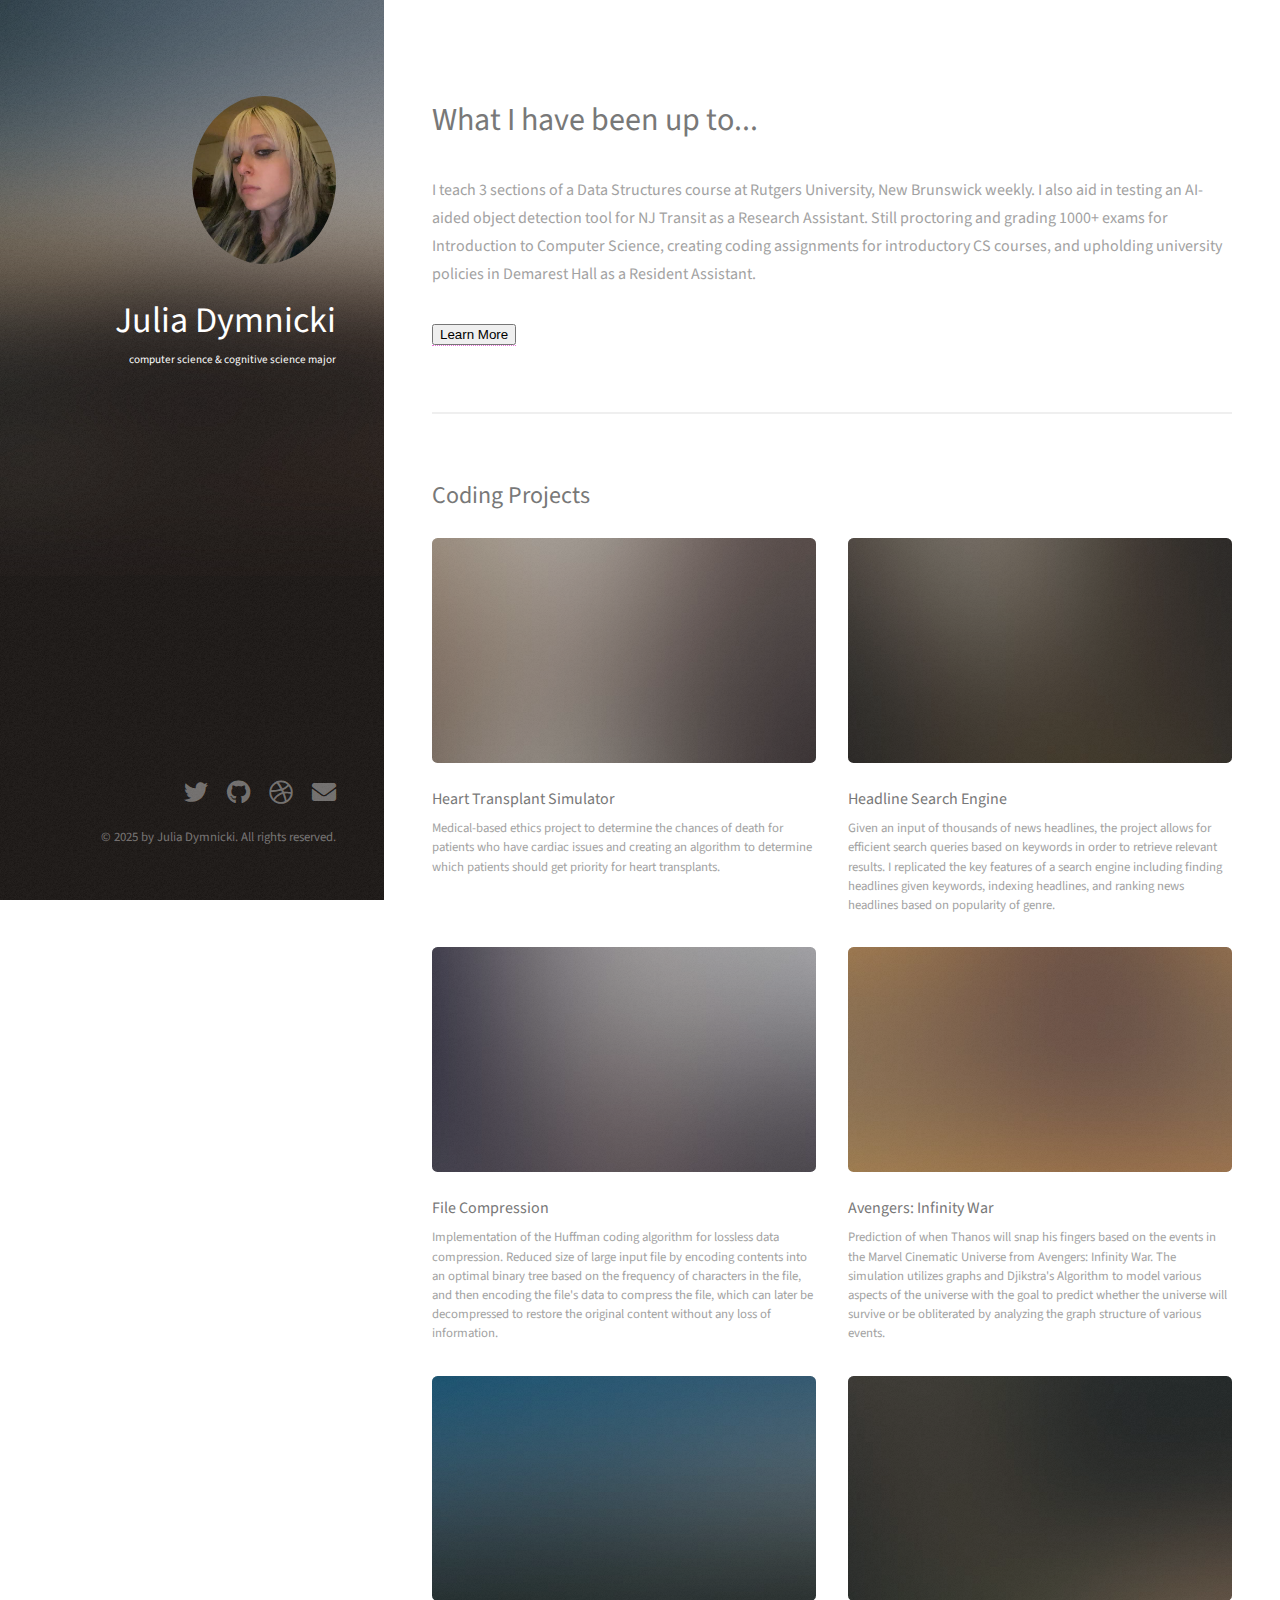
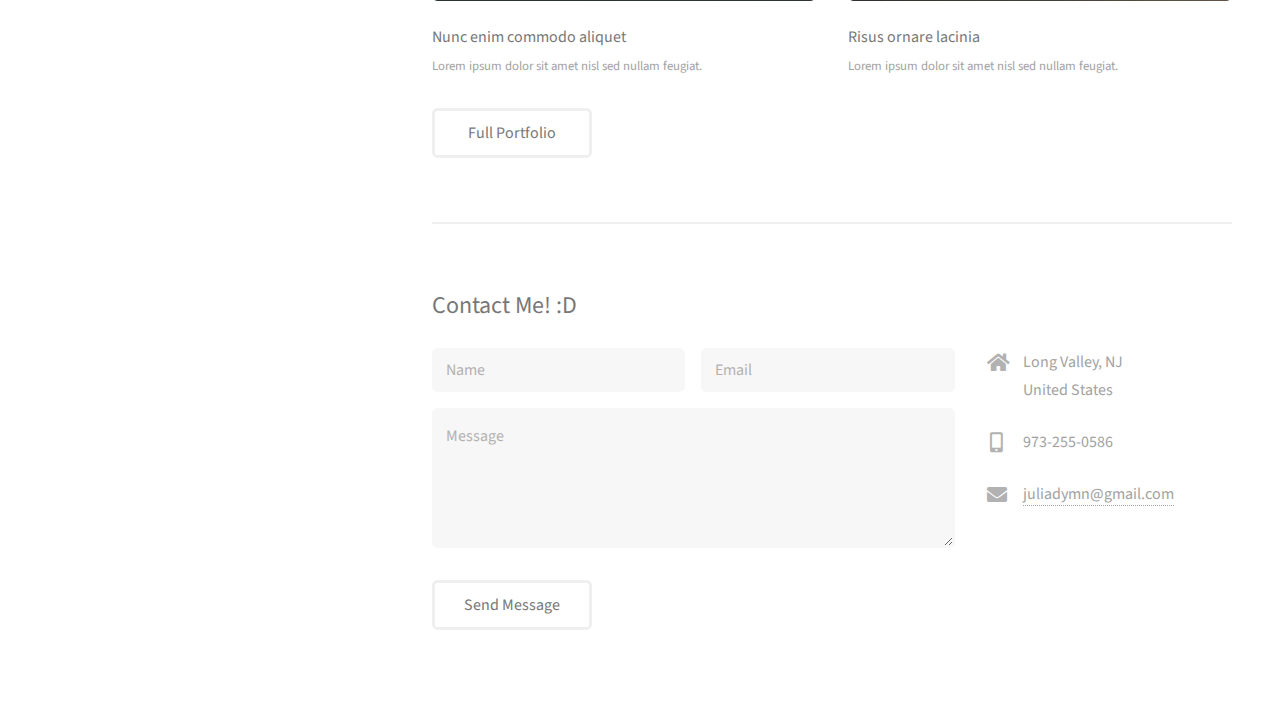
==== commit d449aa8d: "Add files via upload" ====
--- a/index.html
+++ b/index.html
@@ -29,7 +29,7 @@
 						</header>
 						<p>I teach 3 sections of a Data Structures course at Rutgers University, New Brunswick weekly.  I also aid in testing an AI-aided object detection tool for NJ Transit as a Research Assistant.  Still proctoring and grading 1000+ exams for Introduction to Computer Science, creating coding assignments for introductory CS courses, and upholding university policies in Demarest Hall as a Resident Assistant.</p>
 						<ul class="actions">
-							<li><a href="#" class="button">Learn More</a></li>
+							<li><a href="images/New Resume 8_30_24.pdf" download="Julia_Dymnicki's_Resume"><button>Learn More</button></a></li>
 						</ul>
 					</section>
 
@@ -39,23 +39,23 @@
 						<div class="row">
 							<article class="col-6 col-12-xsmall work-item">
 								<a href="images/fulls/01.jpg" class="image fit thumb"><img src="images/thumbs/01.jpg" alt="" /></a>
-								<h3>Magna sed consequat tempus</h3>
-								<p>Lorem ipsum dolor sit amet nisl sed nullam feugiat.</p>
+								<h3>Heart Transplant Simulator</h3>
+								<p>Medical-based ethics project to determine the chances of death for patients who have cardiac issues and creating an algorithm to determine which patients should get priority for heart transplants.</p>
 							</article>
 							<article class="col-6 col-12-xsmall work-item">
 								<a href="images/fulls/02.jpg" class="image fit thumb"><img src="images/thumbs/02.jpg" alt="" /></a>
-								<h3>Ultricies lacinia interdum</h3>
-								<p>Lorem ipsum dolor sit amet nisl sed nullam feugiat.</p>
+								<h3>Headline Search Engine</h3>
+								<p>Given an input of thousands of news headlines, the project allows for efficient search queries based on keywords in order to retrieve relevant results. I replicated the key features of a search engine including finding headlines given keywords, indexing headlines, and ranking news headlines based on popularity of genre.</p>
 							</article>
 							<article class="col-6 col-12-xsmall work-item">
 								<a href="images/fulls/03.jpg" class="image fit thumb"><img src="images/thumbs/03.jpg" alt="" /></a>
-								<h3>Tortor metus commodo</h3>
-								<p>Lorem ipsum dolor sit amet nisl sed nullam feugiat.</p>
+								<h3>File Compression</h3>
+								<p>Implementation of the Huffman coding algorithm for lossless data compression. Reduced size of large input file by encoding contents into an optimal binary tree based on the frequency of characters in the file, and then encoding the file's data to compress the file, which can later be decompressed to restore the original content without any loss of information.</p>
 							</article>
 							<article class="col-6 col-12-xsmall work-item">
 								<a href="images/fulls/04.jpg" class="image fit thumb"><img src="images/thumbs/04.jpg" alt="" /></a>
-								<h3>Quam neque phasellus</h3>
-								<p>Lorem ipsum dolor sit amet nisl sed nullam feugiat.</p>
+								<h3>Avengers: Infinity War</h3>
+								<p>Prediction of when Thanos will snap his fingers based on the events in the Marvel Cinematic Universe from Avengers: Infinity War. The simulation utilizes graphs and Djikstra's Algorithm to model various aspects of the universe with the goal to predict whether the universe will survive or be obliterated by analyzing the graph structure of various events.</p>
 							</article>
 							<article class="col-6 col-12-xsmall work-item">
 								<a href="images/fulls/05.jpg" class="image fit thumb"><img src="images/thumbs/05.jpg" alt="" /></a>
--- a/assets/css/main.css
+++ b/assets/css/main.css
@@ -111,7 +111,7 @@
 		-ms-transition: color 0.2s ease-in-out, border-color 0.2s ease-in-out;
 		transition: color 0.2s ease-in-out, border-color 0.2s ease-in-out;
 		border-bottom: dotted 1px;
-		color: #49bf9d;
+		color: #eb73db;
 		text-decoration: none;
 	}
 
@@ -2251,6 +2251,7 @@
 		margin-left: -1em;
 		padding-left: 0;
 	}
+	
 
 		ul.actions li {
 			padding: 0 0 0 1em;
@@ -2430,6 +2431,8 @@
 			}
 
 /* Button */
+
+
 
 	input[type="submit"],
 	input[type="reset"],
